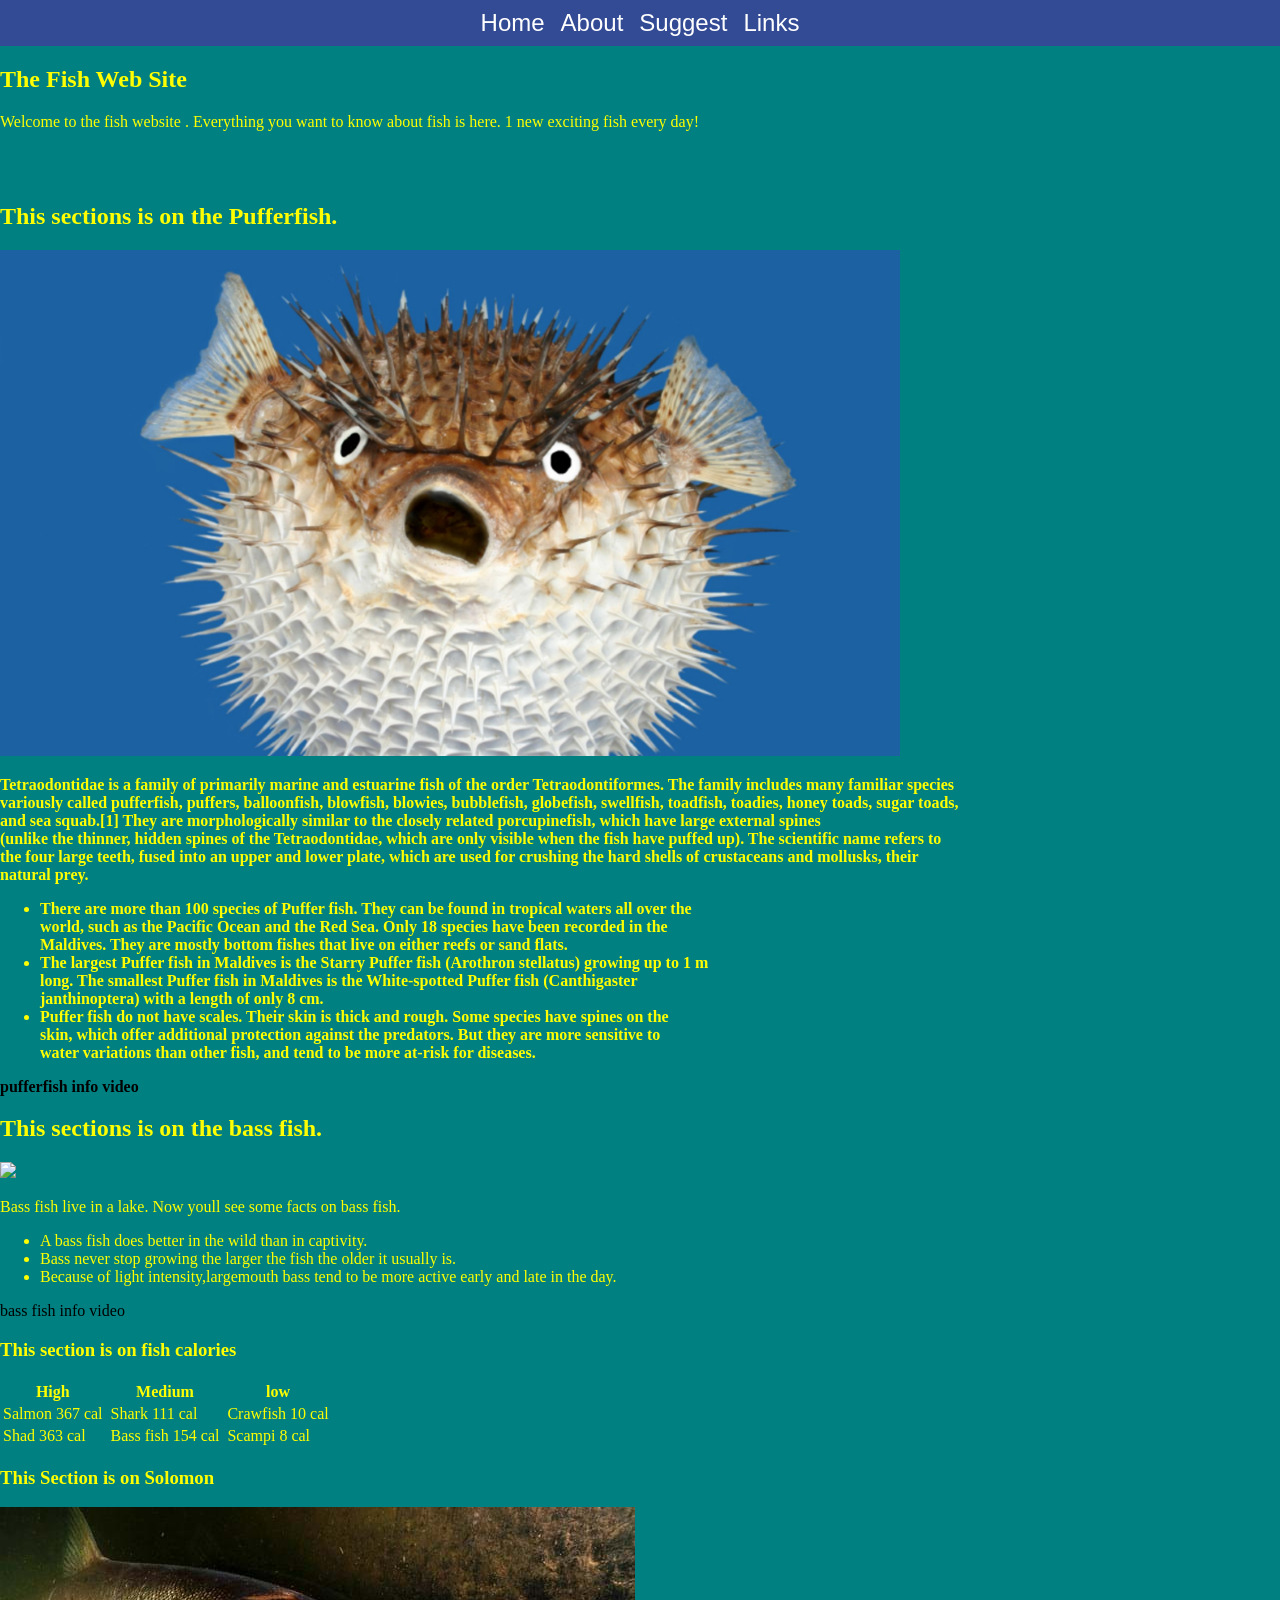
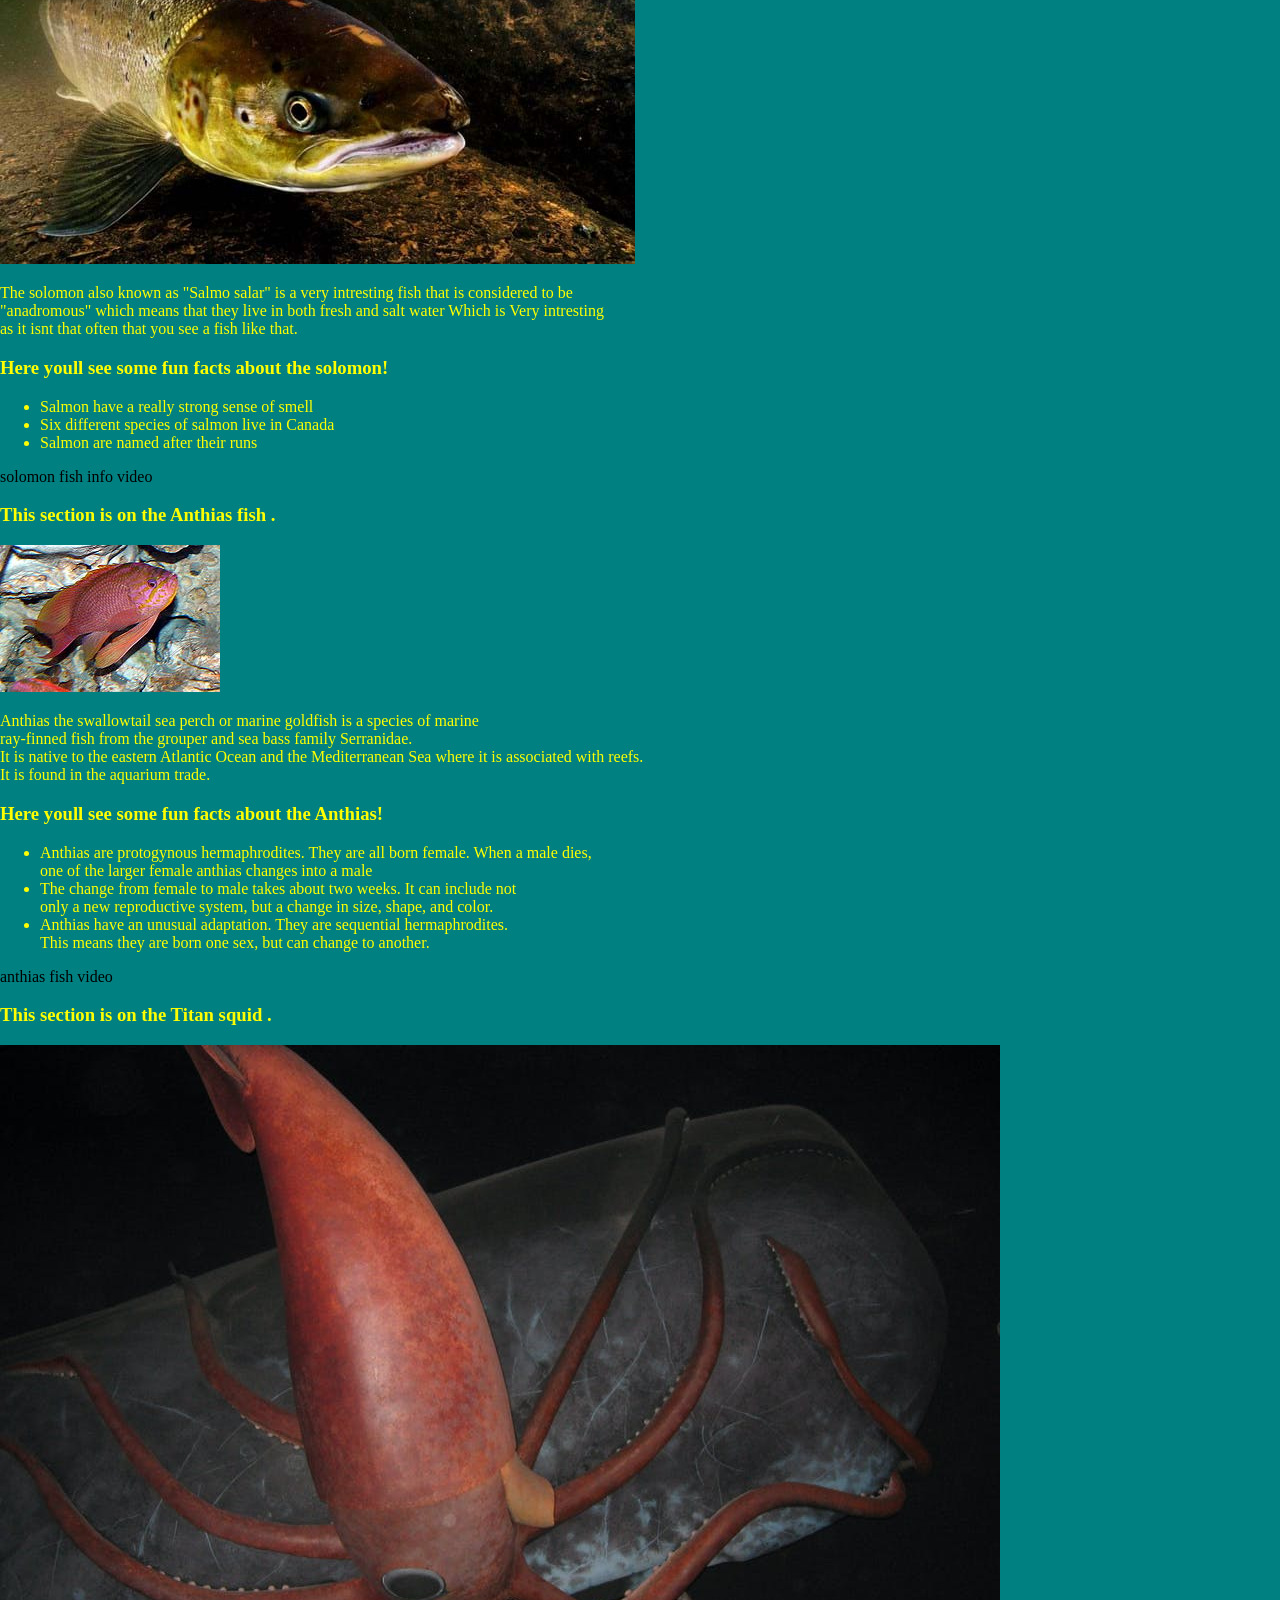
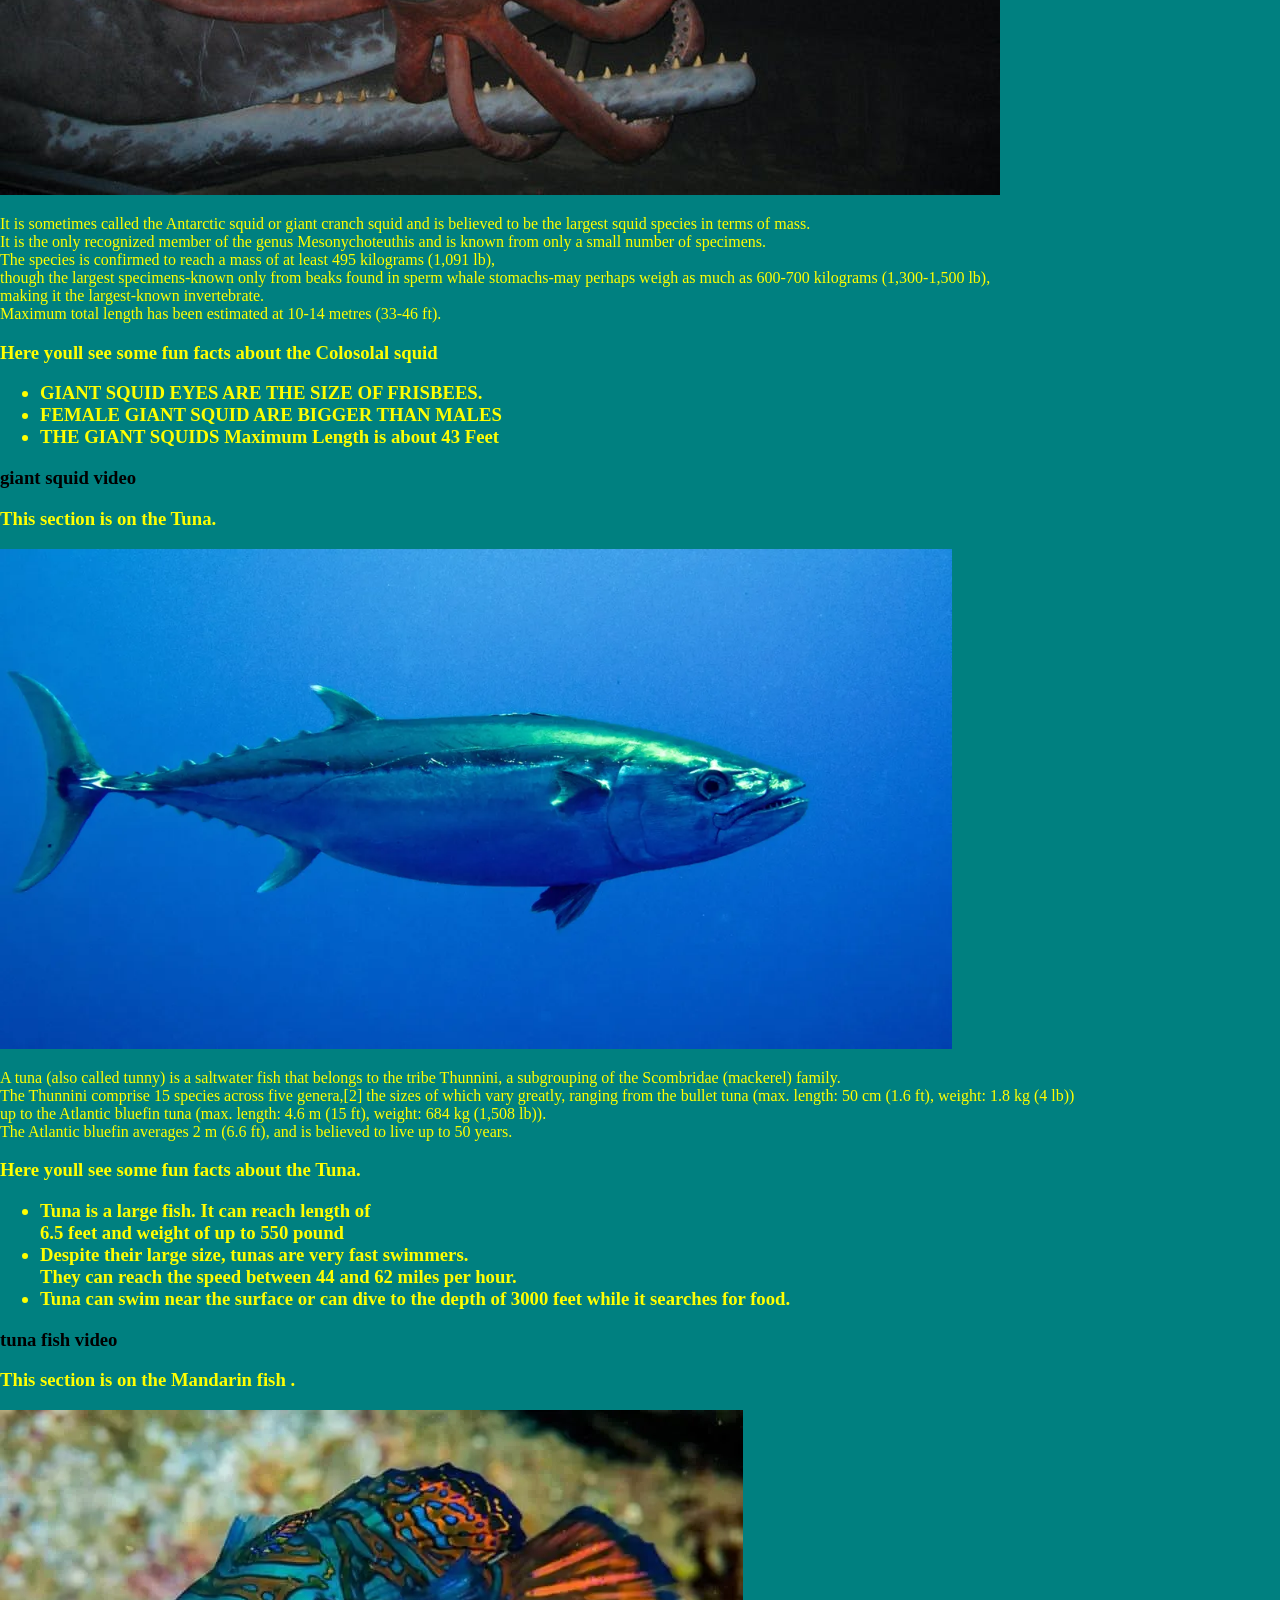
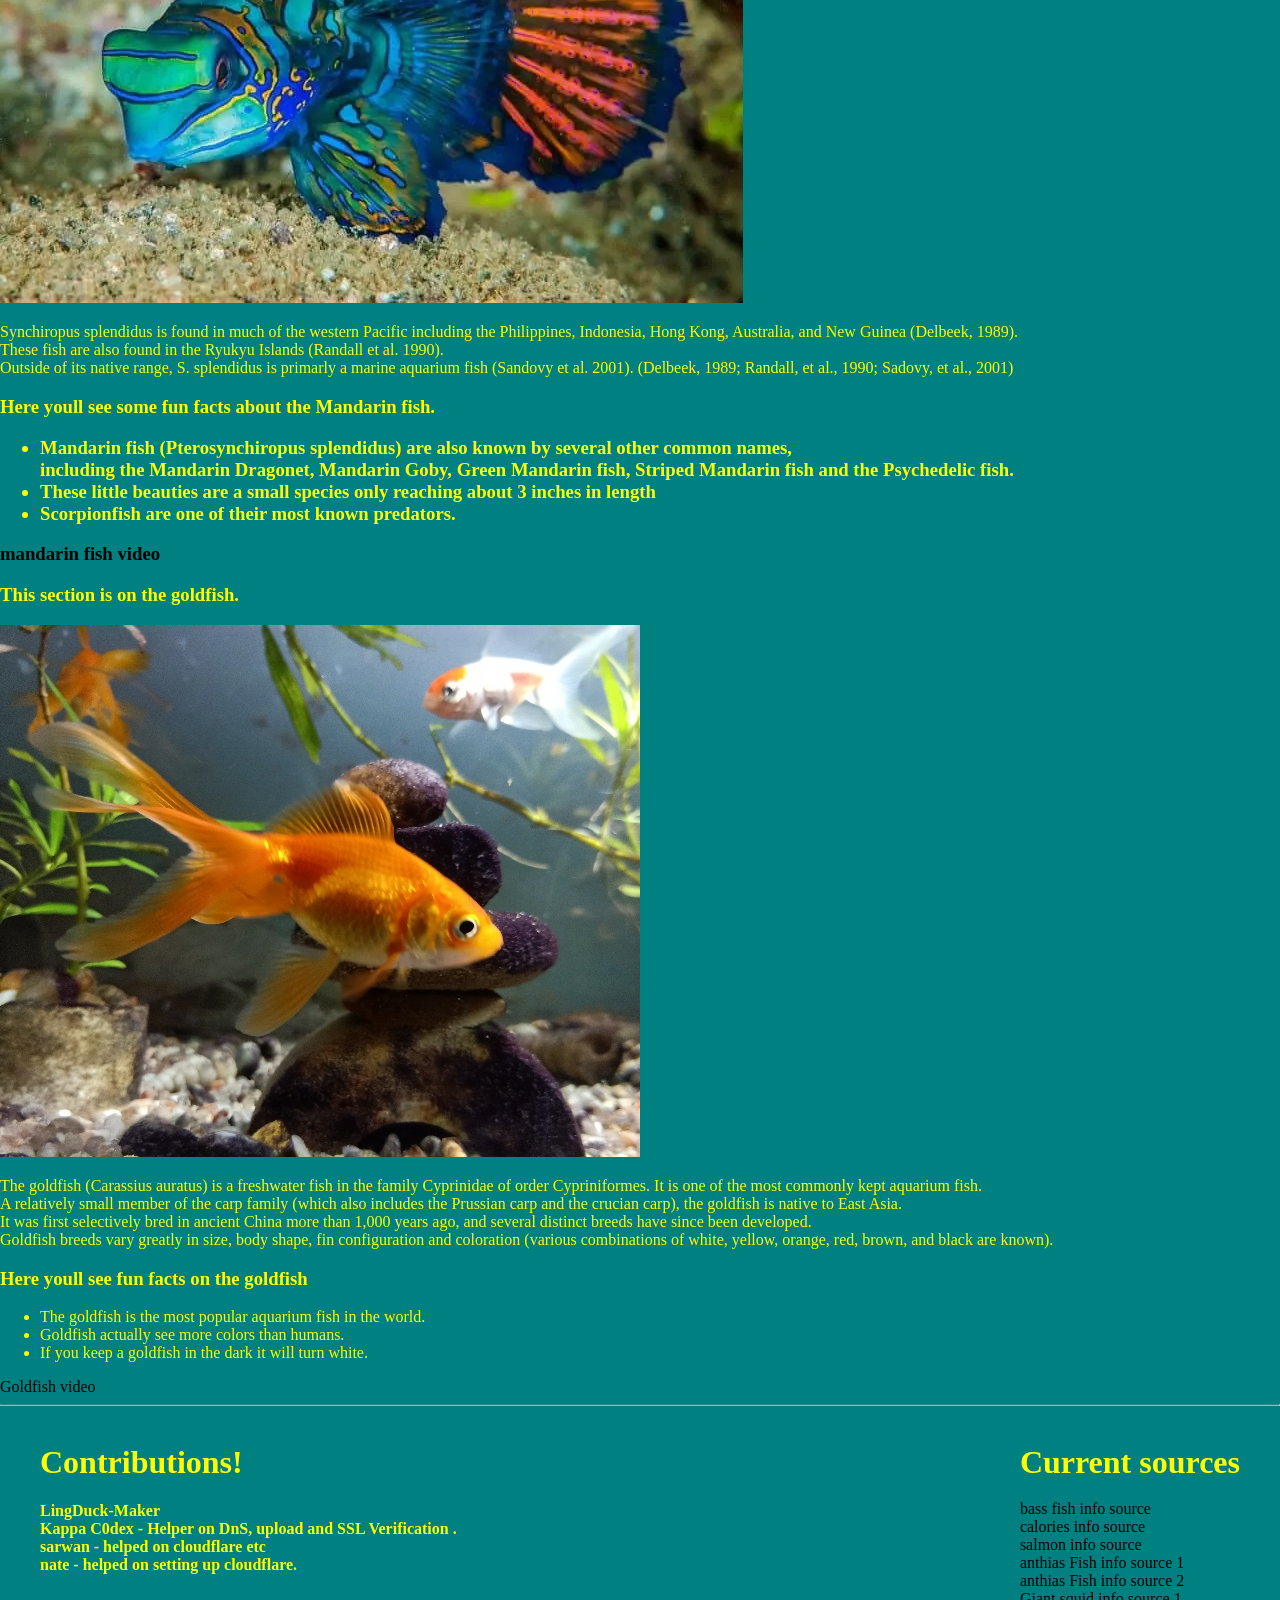
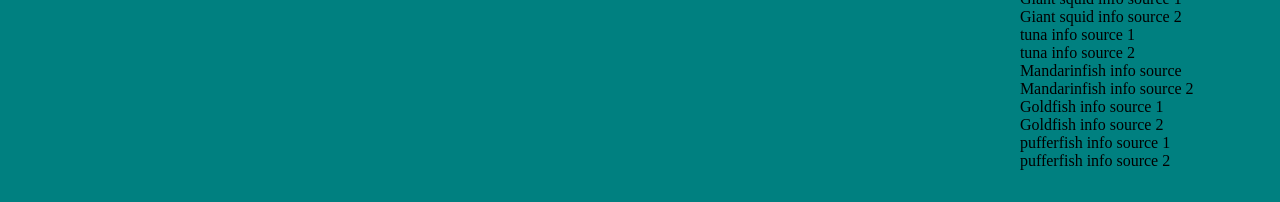
==== index.html @ c0c1f4b7 "Initial commit: fish website" ====
<!doctype html>

<html> 
<head>
  <link rel="shortcut icon" href="./favicon.ico" type="favicon">
  <link rel="icon" href="./favicon.ico" type="image/x-icon">
<title>Fish is The  best! </title>
<link rel="stylesheet" href="mystyle.css">
<script src="include-html.js"></script>



</head>


<body bgcolor=teal>
<font color=yellow>
  
  <nav style="  align-items: center;
  justify-self: center;" include-html="./navbar.html"></nav>
  
  <script>
    includeHTML();
  </script>


  <h2 class="title-h2"> The Fish Web Site </h2>

<p> Welcome to the fish website . Everything you want to know about fish
is here. 1 new exciting fish every day!         </p>
<br>
<br>

<h2> This sections is on the Pufferfish.  </h2>

<p> <img src="./src/pufferfish.jpg"style=" width: 900px;"> </p>

<p><b>Tetraodontidae is a family of primarily marine and estuarine fish of the order Tetraodontiformes. The family includes many familiar species <br> variously called pufferfish, puffers, balloonfish, blowfish, blowies, bubblefish, globefish, swellfish, toadfish, toadies, honey toads, sugar toads, <br> and sea squab.[1] They are morphologically similar to the closely related porcupinefish, which have large external spines <br>(unlike the thinner, hidden spines of the Tetraodontidae, which are only visible when the fish have puffed up). The scientific name refers to <br> the four large teeth, fused into an upper and lower plate, which are used for crushing the hard shells of crustaceans and mollusks, their <br> natural prey. </p>
 
<ul>
 	     <li> There are more than 100 species of Puffer fish. They can be found in tropical waters all over the <br> world, such as the Pacific Ocean and the Red Sea. Only 18 species have been recorded in the<br> Maldives. They are mostly bottom fishes that live on either reefs or sand flats. </li>
                       <li> The largest Puffer fish in Maldives is the Starry Puffer fish (Arothron stellatus) growing up to 1 m <br> long. The smallest Puffer fish in Maldives is the White-spotted Puffer fish (Canthigaster <br> janthinoptera) with a length of only 8 cm.   </li>
	       <li> Puffer fish do not have scales. Their skin is thick and rough. Some species have spines on the <br> skin, which offer additional protection against the predators. But they are more sensitive to <br>water variations than other fish, and tend to be more at-risk for diseases.  </li>   
                   </ul>
                   <a target="_blank"href=https://www.youtube.com/watch?v=OkXhC7yzISI&ab_channel=NationalGeographic>
                    pufferfish info video </a> </b> </a>
<h2> This sections is on the bass fish.  </h2>

<p> <img src="Largemouth-Bass-300x200.jpg"> </p>

<p> Bass fish live in a lake. Now youll see some facts on bass fish. </p>
 
<ul>
 	     <li> A bass fish does better in the wild than in captivity. </li>
                       <li> Bass never stop growing the larger the fish the older it usually is.  </li>
	       <li> Because of light intensity,largemouth bass tend to be more active early and late in the day.  </li>   
                   </ul>
                   <a target="_blank"href=https://www.youtube.com/watch?v=MY9J3RUKZqs&ab_channel=SteveRogersOutdoors>
                    bass fish info video  </a>
 <h3>  This section is on fish calories </h3>

<table>
<tr>
  <th> High <th>
  <th> Medium <th>
  <th> low <th>
</tr> 

<tr>
  <td> Salmon 367 cal <td>
  <td> Shark 111 cal  <td>
  <td> Crawfish 10 cal <td</tr>

<tr>
  <td> Shad 363 cal <td>
  <td> Bass fish 154 cal <td>
  <td> Scampi 8 cal <td>
</tr>

</table>

<h3>This Section is on Solomon </h3>
<p> <img src="./src/female-atlantic-salmon-migrating-up-river-to-spawn-river-caldew-cumbria-england-npl-01370161-linda-pitkin.jpg"> </p>
<p>The solomon also known as "Salmo salar"  is a very intresting fish that is considered to be  <br> 
  "anadromous" which means that they live in both fresh and salt water Which is Very intresting  <br>
  as it isnt that often that you see a fish like that.</p>

<h3> Here youll see some fun facts about the solomon! </h3>

<ul>
  <li> Salmon have a really strong sense of smell</li>
                 <li> Six different species of salmon live in Canada  </li>
   <li> Salmon are named after their runs  </li>   
             </ul>
             <a target="_blank"href=https://www.youtube.com/watch?v=BUG2b_3avu4&ab_channel=DeepMarineScenes>
              solomon fish info video  </a>
<h3>This section is on the Anthias fish .</h3>
  
<p> <img src="./src/220px-Anthias_anthias.jpg"> </p>

<p>Anthias the swallowtail sea perch or marine goldfish is a species of marine<br> ray-finned fish from the grouper and sea bass family Serranidae. <br> It is native to the eastern Atlantic Ocean and the Mediterranean Sea where it is associated with reefs. <br> It is found in the aquarium trade. </p>
 <h3> Here youll see some fun facts about the Anthias! </h3>
 <ul>
  <li>Anthias are protogynous hermaphrodites. They are all born female. When a male dies, <br> one of the larger female anthias changes into a male</li>
     <li>  The change from female to male takes about two weeks. It can include not <br> only a new reproductive system, but a change in size, shape, and color. </li>
       <li> Anthias have an unusual adaptation. They are sequential hermaphrodites. <br> This means they are born one sex, but can change to another.  </li>   
          </ul>
          <a target="_blank"href=https://www.youtube.com/watch?v=oWuTfpKIg_U&ab_channel=TidalGardens>
            anthias fish video </a>
  <h3>This section is on the Titan squid .</h3>
  
<p> <img src="./src/image-20151210-7447-1jxt9s0.jpg"> </p>

<p> It is sometimes called the Antarctic squid or giant cranch squid and is believed to be the largest squid species in terms of mass. <br> It is the only recognized member of the genus Mesonychoteuthis and is known from only a small number of specimens. <br> The species is confirmed to reach a mass of at least 495 kilograms (1,091 lb),<br> though the largest specimens-known only from beaks found in sperm whale stomachs-may perhaps weigh as much as 600-700 kilograms (1,300-1,500 lb),<br> making it the largest-known invertebrate. <br> Maximum total length has been estimated at 10-14 metres (33-46 ft). </p>
 <h3> Here youll see some fun facts about the Colosolal squid <h3>
 <ul>
  <li> GIANT SQUID EYES ARE THE SIZE OF FRISBEES.</li>
     <li> FEMALE GIANT SQUID ARE BIGGER THAN MALES </li>
       <li> THE GIANT SQUIDS Maximum  Length is about 43 Feet </li>
          </ul>
          <a target="_blank"href=https://www.youtube.com/watch?v=DXUzj7SDzKw&ab_channel=CBSMiami>
            giant squid  video </a>
          <h3>This section is on the Tuna.</h3>
  
          <p> <img style="height: 500px;" src="fish_tuna.webp"> </p>
          
          <p>A tuna (also called tunny) is a saltwater fish that belongs to the tribe Thunnini, a subgrouping of the Scombridae (mackerel) family. <br> The Thunnini comprise 15 species across five genera,[2] the sizes of which vary greatly, ranging from the bullet tuna (max. length: 50 cm (1.6 ft), weight: 1.8 kg (4 lb)) <br> up to the Atlantic bluefin tuna (max. length: 4.6 m (15 ft), weight: 684 kg (1,508 lb)). <br> The Atlantic bluefin averages 2 m (6.6 ft), and is believed to live up to 50 years. </p>
           <h3> Here youll see some fun facts about the Tuna. <h3>
           <ul>
            <li>Tuna is a large fish. It can reach length of <br>6.5 feet and weight of up to 550 pound</li>
               <li> Despite their large size, tunas are very fast swimmers. <br> They can reach the speed between 44 and 62 miles per hour. </li>
                 <li> Tuna can swim near the surface or can dive to the depth of 3000 feet while it searches for food. </li>
                    </ul>
                    <a target="_blank"href=https://www.youtube.com/watch?v=7au8lgWYguQ&ab_channel=NationalGeographic>
                      tuna fish video </a>
                    <h3>This section is on the Mandarin fish .</h3>
  
                    <p> <img src="./src/Mandarinfish.webp"> </p>
                    
                    <p> Synchiropus splendidus is found in much of the western Pacific including the Philippines, Indonesia, Hong Kong, Australia, and New Guinea (Delbeek, 1989).<br>These fish are also found in the Ryukyu Islands (Randall et al. 1990). <br>Outside of its native range, S. splendidus is primarly a marine aquarium fish (Sandovy et al. 2001). (Delbeek, 1989; Randall, et al., 1990; Sadovy, et al., 2001) </p>
                     <h3> Here youll see some fun facts about the Mandarin fish. <h3>
                     <ul>
                      <li> Mandarin fish (Pterosynchiropus splendidus) are also known by several other common names, <br>including the Mandarin Dragonet, Mandarin Goby, Green Mandarin fish, Striped Mandarin fish and the Psychedelic fish.</li>
                         <li> These little beauties are a small species only reaching about 3 inches in length  </li>
                           <li>Scorpionfish are one of their most known predators.  </li>
                              </ul>
                              <a target="_blank"href=https://www.youtube.com/watch?v=KivINH0ka_A&ab_channel=DeepMarineScenes>
                               mandarin fish video </a>

                  <h3>This section is on the goldfish.</h3>

                  <p> <img src="./src/Katri.jpg"> </p>

                  <p>The goldfish (Carassius auratus) is a freshwater fish in the family Cyprinidae of order Cypriniformes. It is one of the most commonly kept aquarium fish.<br>
 A relatively small member of the carp family (which also includes the Prussian carp and the crucian carp), the goldfish is native to East Asia.<br> It was first selectively bred in ancient China more than 1,000 years ago, and several distinct breeds have since been developed.<br> Goldfish breeds vary greatly in size, body shape, fin configuration and coloration (various combinations of white, yellow, orange, red, brown, and black are known).</p>
         <h3>Here youll see fun facts on the goldfish</h3>
         <ul>
           <li>The goldfish is the most popular aquarium fish in the world.</li>
           <li>Goldfish actually see more colors than humans. </li>
           <li>If you keep a goldfish in the dark it will turn white.</li>
</ul>
<a target="_blank"href="https://www.youtube.com/watch?v=lXwXWwxh86s&ab_channel=AquariumKids">Goldfish video </a>

  <hr style="border-block-color: turquoise;">
  <div>
    <ul style="list-style-type: none; display: flex; justify-content: space-between;">
      <li>
        <h1>Contributions!</h1>
        <p> <b>LingDuck-Maker
        <br> Kappa C0dex - Helper on DnS, upload and SSL Verification .
        <br> sarwan - helped on cloudflare etc
        <br> nate - helped on setting up cloudflare. </b>
        </p>
      </li>
       
      <li style="margin-right: 40px;">
        <h1 style="margin-bottom: 1px;"> Current sources </h1><br>
        <a target="_blank"href=https://forum.americanexpedition.us/largemouth-bass-information-facts-photos-and-artwork> bass fish info source </a><br>
        <a target="_blank"href=https://www.calories.info/food/fish-seafood> calories info source </a><br>
        <a target="_blank"href="https://wwf.ca/2015/03/19/did-you-know-10-amazing-things-about-salmon/"> salmon info source </a><br>
        <a target="_blank"href=https://www.nationalgeographic.org/media/anthias-wbt> anthias Fish info source 1 </a><br>
        <a target="_blank"href=https://en.wikipedia.org/wiki/Anthias_anthias> anthias Fish info source 2 </a><br>
        <a target="_blank"href=https://www.mentalfloss.com/article/63719/20-freaky-facts-about-giant-squid> Giant squid info source 1 </a><br>
        <a target="_blank"href=https://en.wikipedia.org/wiki/Colossal_squid> Giant squid info source 2</a> <br>
        <a target="_blank"href=https://en.wikipedia.org/wiki/Tuna>tuna info source 1  </a> <br>
        <a target="_blank"href=https://www.softschools.com/facts/animals/tuna_facts/303> tuna info source 2</a><br>
        <a target="_blank"href=https://animaldiversity.org/accounts/Synchiropus_splendidus> Mandarinfish info source </a><br>
        <a target="_blank"href=https://www.twofishdivers.com/2019/05/mandarin-fish-facts-indonesia> Mandarinfish info source 2 </a><br>
        <a target="_blank"href=https://puregoldfish.com/facts> Goldfish info source 1 </a><br>
        <a target="_blank"href=https://en.wikipedia.org/wiki/Goldfish> Goldfish info source 2 </a><br>
        <a target="_blank"href=https://en.wikipedia.org/wiki/Tetraodontidae> pufferfish info source 1 </a><br>
        <a target="_blank"href=https://en.wikipedia.org/wiki/Tetraodontidae> pufferfish info source 2 </a>
        </p>
      </li> 
    </ul>
  </div>
            
</font>


</body>

</html>
---- mystyle.css ----
a {
  text-decoration: none;
  color: black;
}

body{
 margin: 0;
  }

nav{
  width: 100%;
  float: none;
}

.menu{
  float: none;
  margin: 0;
  padding: 8px;
  height: 30px;
  background-color: #334a94;
  display: flex;
  align-items: center;
  justify-content: center;
}

.nav{
  align-items: center;
  justify-self: center;
}

hr{
  border-block-color: turquoise;
}

.menu li{
 display: inline; 

}

.button{
font-family: Arial;
font-size: 1.5em;
font-style: none;
color: #ffffff;
padding: 8px;
text-decoration: none;
}

.button:link{
  background-color: #334a94;
  color: #ffffff;
}

.button:hover{
  background-color: #786ed4;
}

.title-header {
	margin-top : 0px;
}
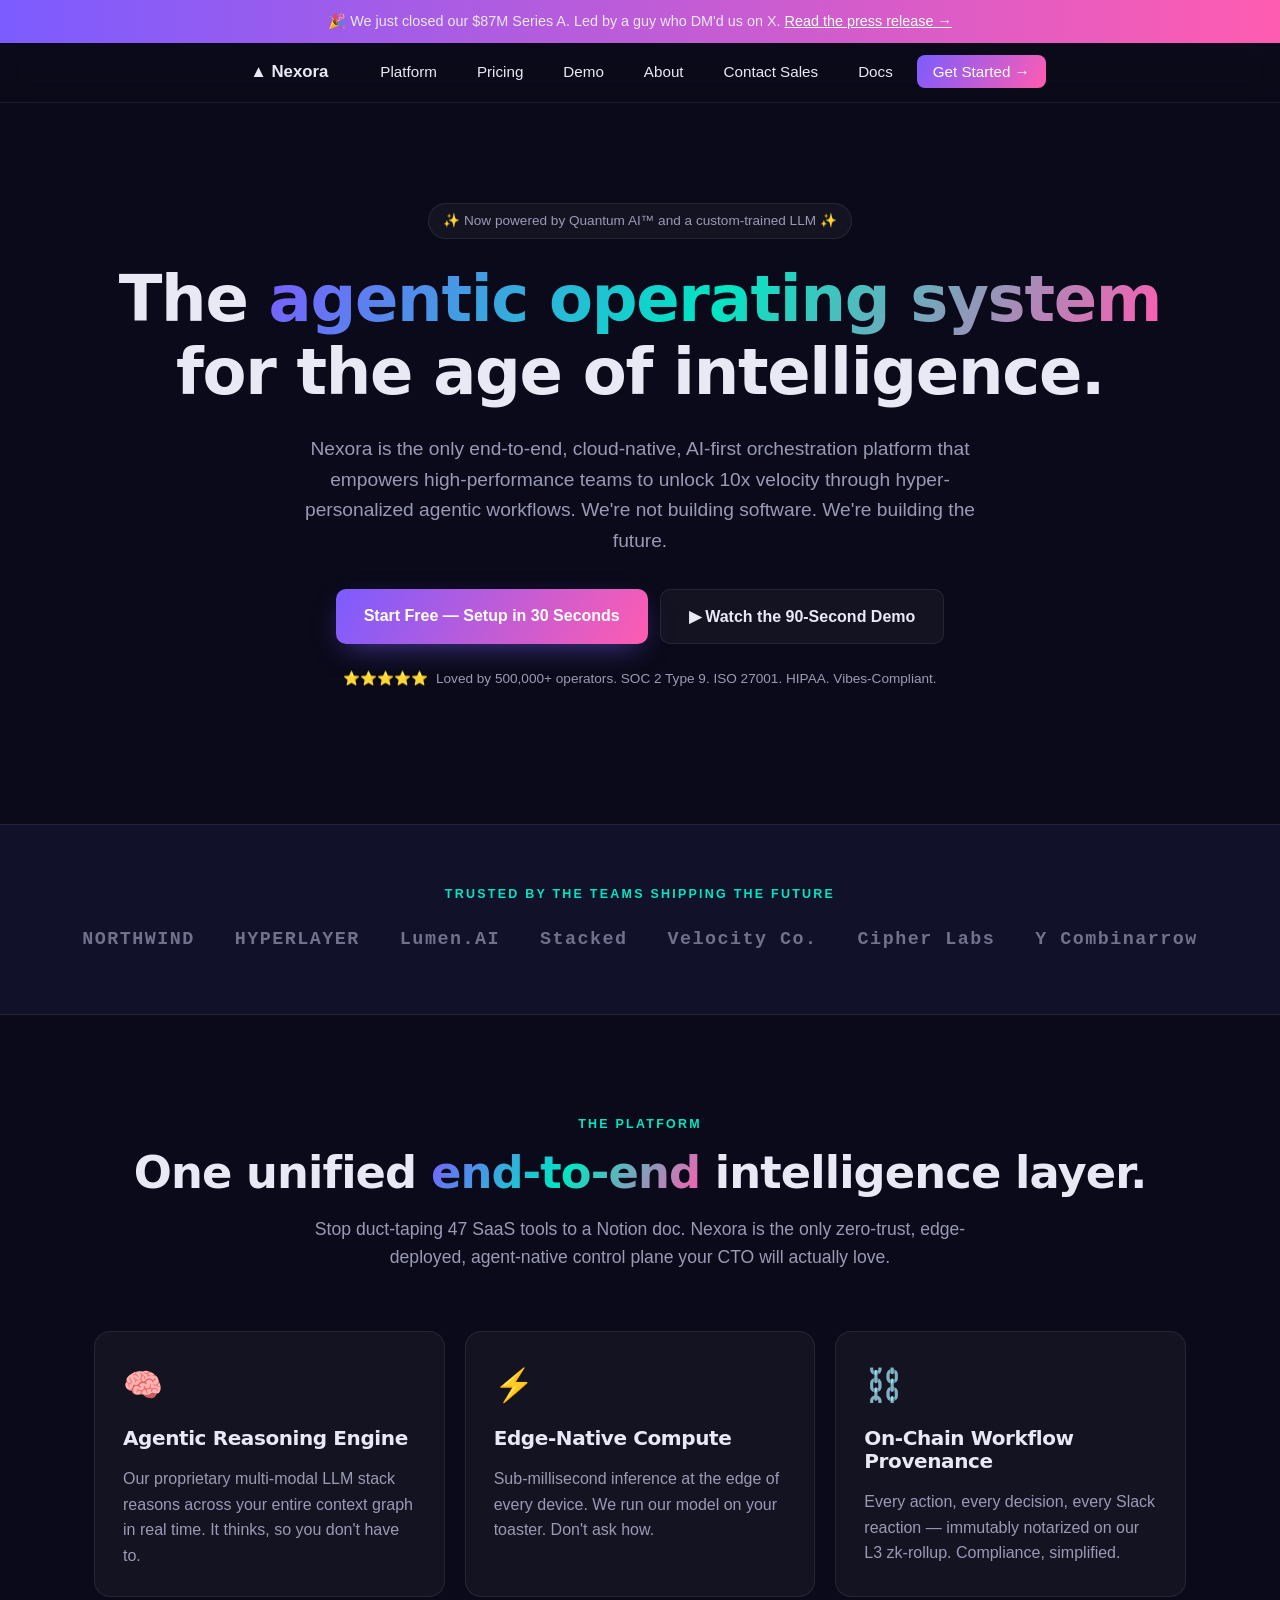
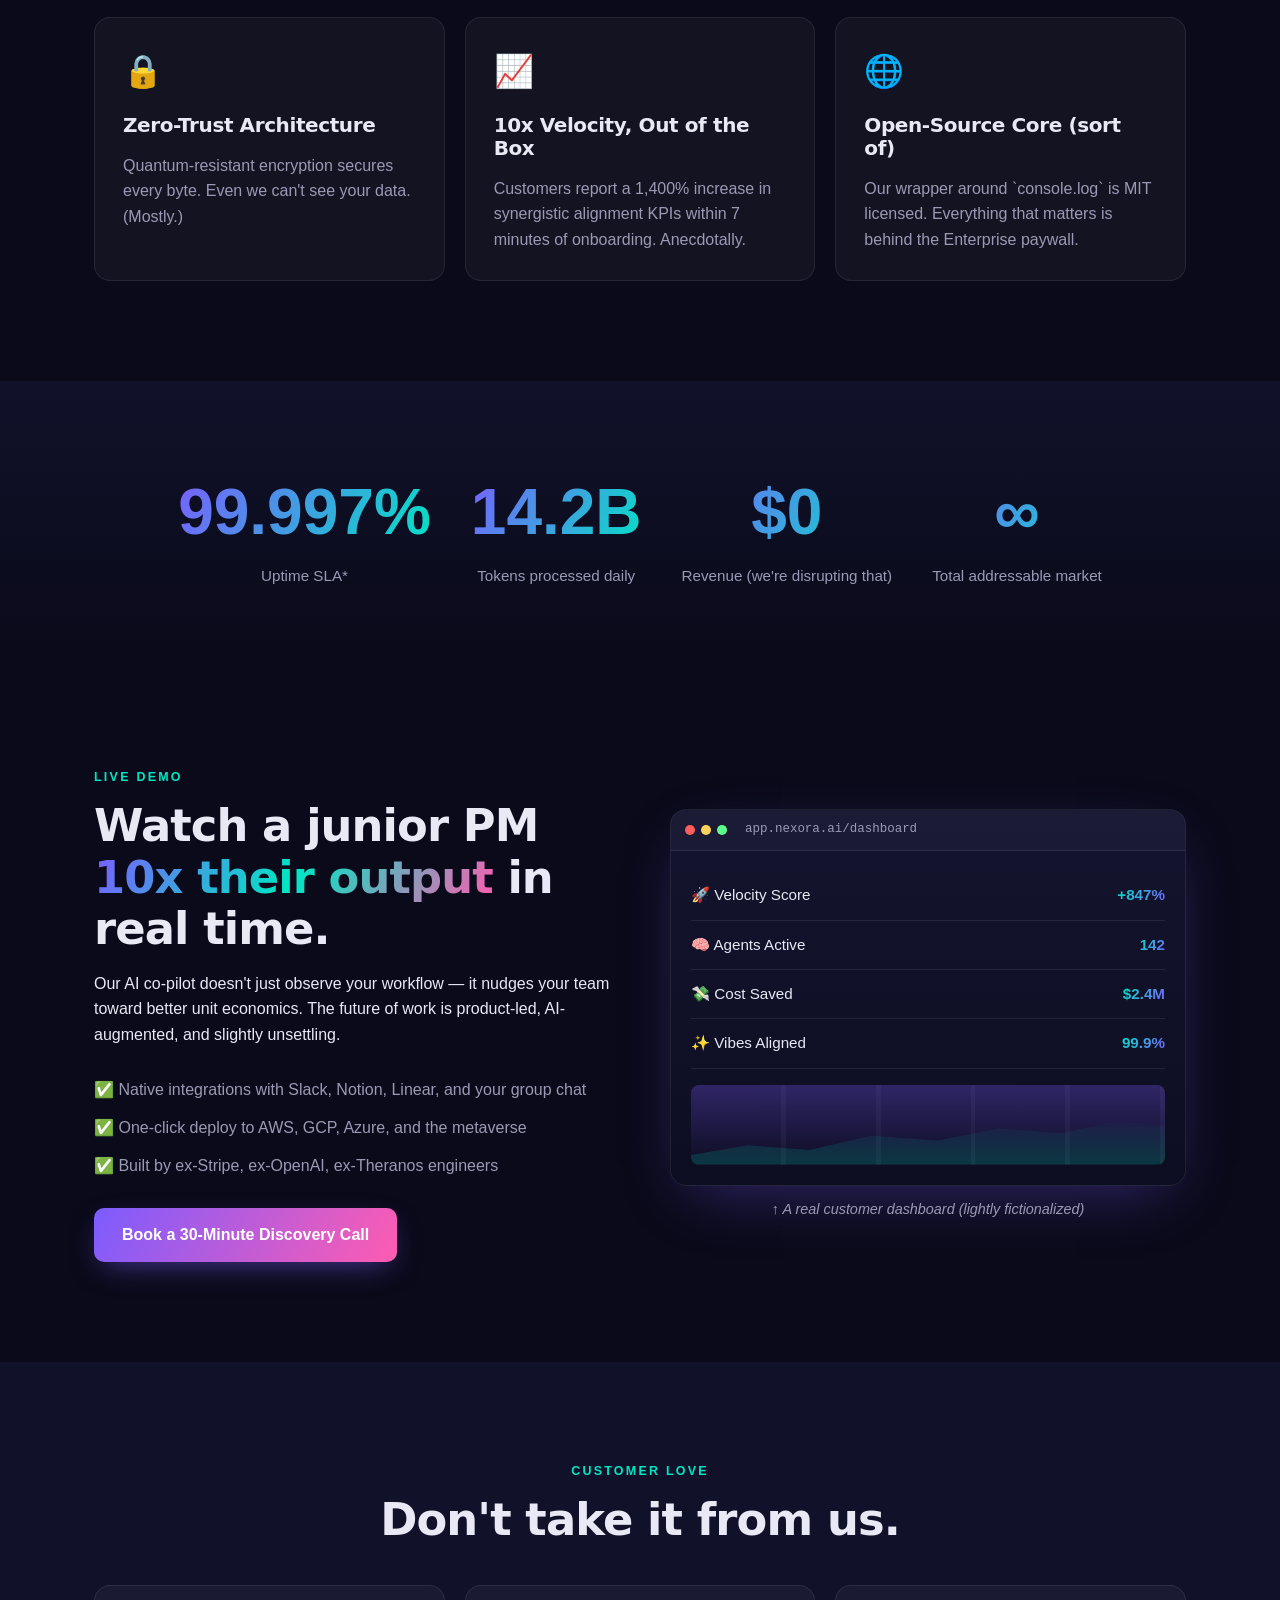
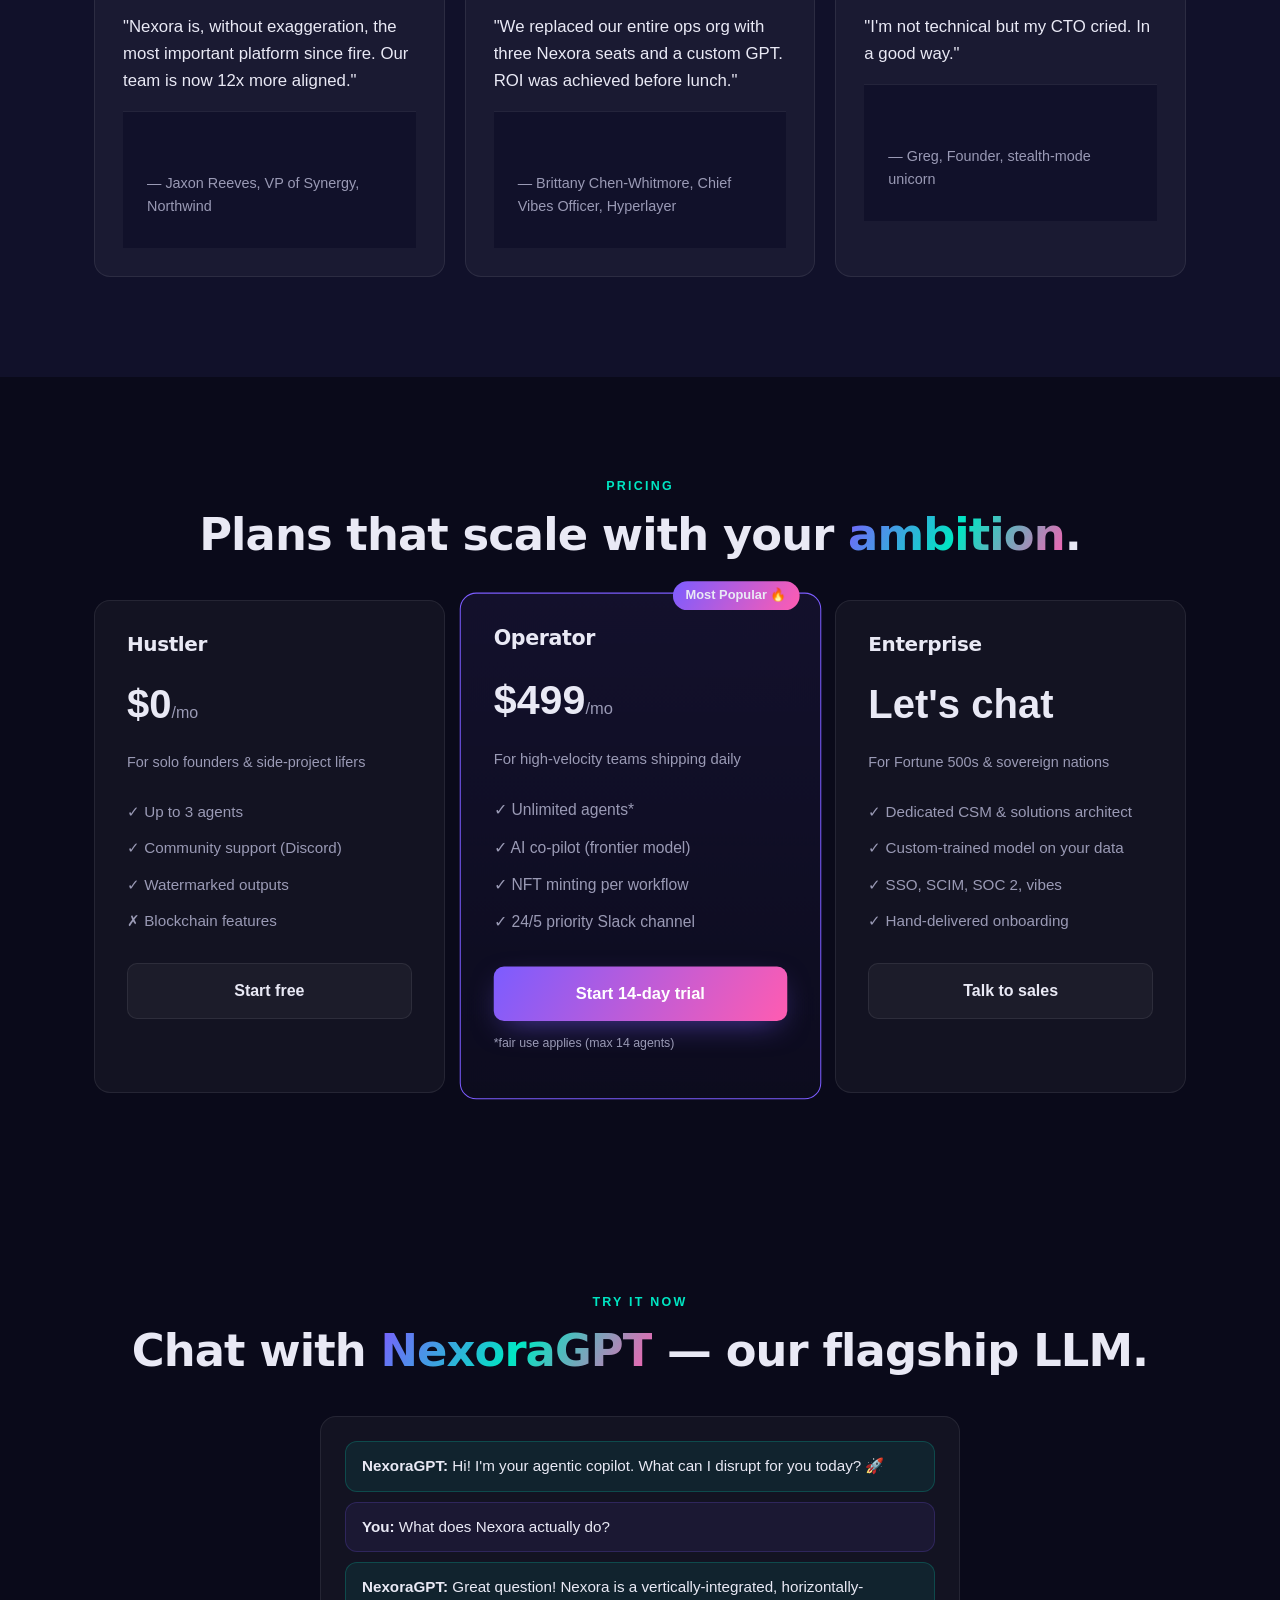
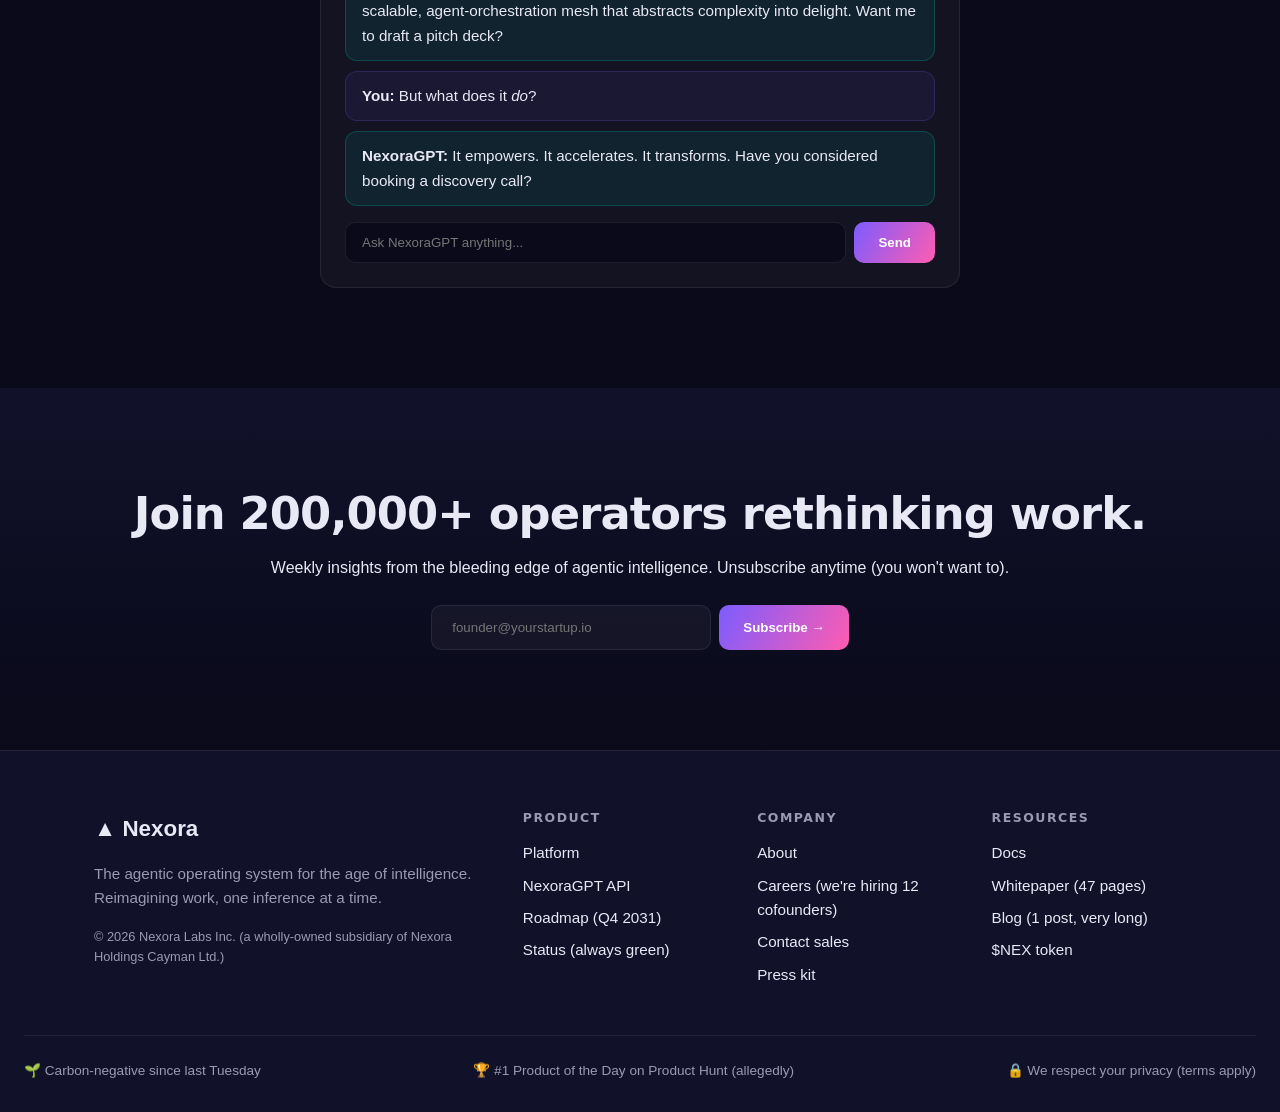
==== commit 80f6d8d9: "Pivot to Nexora — agentic OS for ambitious humans" ====
--- a/index.html
+++ b/index.html
@@ -1,203 +1,279 @@
 <!doctype html>
-
-<html> 
+<html lang="en">
 <head>
+  <meta charset="utf-8">
+  <meta name="viewport" content="width=device-width, initial-scale=1">
   <link rel="shortcut icon" href="./favicon.ico" type="favicon">
   <link rel="icon" href="./favicon.ico" type="image/x-icon">
-<title>Fish is The  best! </title>
-<link rel="stylesheet" href="mystyle.css">
-<script src="include-html.js"></script>
-
-
-
+  <title>Nexora — The Agentic OS for Ambitious Humans</title>
+  <link rel="stylesheet" href="mystyle.css">
+  <script src="include-html.js"></script>
 </head>
 
-
-<body bgcolor=teal>
-<font color=yellow>
-  
-  <nav style="  align-items: center;
-  justify-self: center;" include-html="./navbar.html"></nav>
-  
-  <script>
-    includeHTML();
-  </script>
-
-
-  <h2 class="title-h2"> The Fish Web Site </h2>
-
-<p> Welcome to the fish website . Everything you want to know about fish
-is here. 1 new exciting fish every day!         </p>
-<br>
-<br>
-
-<h2> This sections is on the Pufferfish.  </h2>
-
-<p> <img src="./src/pufferfish.jpg"style=" width: 900px;"> </p>
-
-<p><b>Tetraodontidae is a family of primarily marine and estuarine fish of the order Tetraodontiformes. The family includes many familiar species <br> variously called pufferfish, puffers, balloonfish, blowfish, blowies, bubblefish, globefish, swellfish, toadfish, toadies, honey toads, sugar toads, <br> and sea squab.[1] They are morphologically similar to the closely related porcupinefish, which have large external spines <br>(unlike the thinner, hidden spines of the Tetraodontidae, which are only visible when the fish have puffed up). The scientific name refers to <br> the four large teeth, fused into an upper and lower plate, which are used for crushing the hard shells of crustaceans and mollusks, their <br> natural prey. </p>
- 
-<ul>
- 	     <li> There are more than 100 species of Puffer fish. They can be found in tropical waters all over the <br> world, such as the Pacific Ocean and the Red Sea. Only 18 species have been recorded in the<br> Maldives. They are mostly bottom fishes that live on either reefs or sand flats. </li>
-                       <li> The largest Puffer fish in Maldives is the Starry Puffer fish (Arothron stellatus) growing up to 1 m <br> long. The smallest Puffer fish in Maldives is the White-spotted Puffer fish (Canthigaster <br> janthinoptera) with a length of only 8 cm.   </li>
-	       <li> Puffer fish do not have scales. Their skin is thick and rough. Some species have spines on the <br> skin, which offer additional protection against the predators. But they are more sensitive to <br>water variations than other fish, and tend to be more at-risk for diseases.  </li>   
-                   </ul>
-                   <a target="_blank"href=https://www.youtube.com/watch?v=OkXhC7yzISI&ab_channel=NationalGeographic>
-                    pufferfish info video </a> </b> </a>
-<h2> This sections is on the bass fish.  </h2>
-
-<p> <img src="Largemouth-Bass-300x200.jpg"> </p>
-
-<p> Bass fish live in a lake. Now youll see some facts on bass fish. </p>
- 
-<ul>
- 	     <li> A bass fish does better in the wild than in captivity. </li>
-                       <li> Bass never stop growing the larger the fish the older it usually is.  </li>
-	       <li> Because of light intensity,largemouth bass tend to be more active early and late in the day.  </li>   
-                   </ul>
-                   <a target="_blank"href=https://www.youtube.com/watch?v=MY9J3RUKZqs&ab_channel=SteveRogersOutdoors>
-                    bass fish info video  </a>
- <h3>  This section is on fish calories </h3>
-
-<table>
-<tr>
-  <th> High <th>
-  <th> Medium <th>
-  <th> low <th>
-</tr> 
-
-<tr>
-  <td> Salmon 367 cal <td>
-  <td> Shark 111 cal  <td>
-  <td> Crawfish 10 cal <td</tr>
-
-<tr>
-  <td> Shad 363 cal <td>
-  <td> Bass fish 154 cal <td>
-  <td> Scampi 8 cal <td>
-</tr>
-
-</table>
-
-<h3>This Section is on Solomon </h3>
-<p> <img src="./src/female-atlantic-salmon-migrating-up-river-to-spawn-river-caldew-cumbria-england-npl-01370161-linda-pitkin.jpg"> </p>
-<p>The solomon also known as "Salmo salar"  is a very intresting fish that is considered to be  <br> 
-  "anadromous" which means that they live in both fresh and salt water Which is Very intresting  <br>
-  as it isnt that often that you see a fish like that.</p>
-
-<h3> Here youll see some fun facts about the solomon! </h3>
-
-<ul>
-  <li> Salmon have a really strong sense of smell</li>
-                 <li> Six different species of salmon live in Canada  </li>
-   <li> Salmon are named after their runs  </li>   
-             </ul>
-             <a target="_blank"href=https://www.youtube.com/watch?v=BUG2b_3avu4&ab_channel=DeepMarineScenes>
-              solomon fish info video  </a>
-<h3>This section is on the Anthias fish .</h3>
-  
-<p> <img src="./src/220px-Anthias_anthias.jpg"> </p>
-
-<p>Anthias the swallowtail sea perch or marine goldfish is a species of marine<br> ray-finned fish from the grouper and sea bass family Serranidae. <br> It is native to the eastern Atlantic Ocean and the Mediterranean Sea where it is associated with reefs. <br> It is found in the aquarium trade. </p>
- <h3> Here youll see some fun facts about the Anthias! </h3>
- <ul>
-  <li>Anthias are protogynous hermaphrodites. They are all born female. When a male dies, <br> one of the larger female anthias changes into a male</li>
-     <li>  The change from female to male takes about two weeks. It can include not <br> only a new reproductive system, but a change in size, shape, and color. </li>
-       <li> Anthias have an unusual adaptation. They are sequential hermaphrodites. <br> This means they are born one sex, but can change to another.  </li>   
+<body>
+  <div class="announcement-bar">
+    <span>🎉 We just closed our $87M Series A. Led by a guy who DM'd us on X. <a href="#">Read the press release →</a></span>
+  </div>
+
+  <nav include-html="./navbar.html"></nav>
+  <script>includeHTML();</script>
+
+  <!-- HERO -->
+  <section class="hero">
+    <div class="hero-bg"></div>
+    <div class="container">
+      <div class="badge">✨ Now powered by Quantum AI™ and a custom-trained LLM ✨</div>
+      <h1>The <span class="grad">agentic operating system</span><br>for the age of intelligence.</h1>
+      <p class="lede">
+        Nexora is the only end-to-end, cloud-native, AI-first orchestration platform
+        that empowers high-performance teams to unlock 10x velocity through hyper-personalized
+        agentic workflows. We're not building software. We're building the future.
+      </p>
+      <div class="cta-row">
+        <a href="#pricing" class="cta-primary">Start Free — Setup in 30 Seconds</a>
+        <a href="#demo" class="cta-secondary">▶ Watch the 90-Second Demo</a>
+      </div>
+      <p class="micro">⭐⭐⭐⭐⭐ &nbsp;Loved by 500,000+ operators. SOC 2 Type 9. ISO 27001. HIPAA. Vibes-Compliant.</p>
+    </div>
+  </section>
+
+  <!-- LOGO WALL -->
+  <section class="logo-wall">
+    <p class="eyebrow">Trusted by the teams shipping the future</p>
+    <div class="logos">
+      <span>NORTHWIND</span>
+      <span>HYPERLAYER</span>
+      <span>Lumen.AI</span>
+      <span>Stacked</span>
+      <span>Velocity Co.</span>
+      <span>Cipher Labs</span>
+      <span>Y Combinarrow</span>
+    </div>
+  </section>
+
+  <!-- VALUE PROPS -->
+  <section class="features" id="features">
+    <div class="container">
+      <p class="eyebrow">The Platform</p>
+      <h2>One unified <span class="grad">end-to-end</span> intelligence layer.</h2>
+      <p class="section-lede">
+        Stop duct-taping 47 SaaS tools to a Notion doc. Nexora is the only zero-trust,
+        edge-deployed, agent-native control plane your CTO will actually love.
+      </p>
+
+      <div class="feature-grid">
+        <div class="feature-card">
+          <div class="feature-icon">🧠</div>
+          <h3>Agentic Reasoning Engine</h3>
+          <p>Our proprietary multi-modal LLM stack reasons across your entire context graph in real time. It thinks, so you don't have to.</p>
+        </div>
+        <div class="feature-card">
+          <div class="feature-icon">⚡</div>
+          <h3>Edge-Native Compute</h3>
+          <p>Sub-millisecond inference at the edge of every device. We run our model on your toaster. Don't ask how.</p>
+        </div>
+        <div class="feature-card">
+          <div class="feature-icon">⛓️</div>
+          <h3>On-Chain Workflow Provenance</h3>
+          <p>Every action, every decision, every Slack reaction — immutably notarized on our L3 zk-rollup. Compliance, simplified.</p>
+        </div>
+        <div class="feature-card">
+          <div class="feature-icon">🔒</div>
+          <h3>Zero-Trust Architecture</h3>
+          <p>Quantum-resistant encryption secures every byte. Even we can't see your data. (Mostly.)</p>
+        </div>
+        <div class="feature-card">
+          <div class="feature-icon">📈</div>
+          <h3>10x Velocity, Out of the Box</h3>
+          <p>Customers report a 1,400% increase in synergistic alignment KPIs within 7 minutes of onboarding. Anecdotally.</p>
+        </div>
+        <div class="feature-card">
+          <div class="feature-icon">🌐</div>
+          <h3>Open-Source Core (sort of)</h3>
+          <p>Our wrapper around `console.log` is MIT licensed. Everything that matters is behind the Enterprise paywall.</p>
+        </div>
+      </div>
+    </div>
+  </section>
+
+  <!-- STATS -->
+  <section class="stats">
+    <div class="container">
+      <div class="stat"><div class="num">99.997%</div><div class="lbl">Uptime SLA*</div></div>
+      <div class="stat"><div class="num">14.2B</div><div class="lbl">Tokens processed daily</div></div>
+      <div class="stat"><div class="num">$0</div><div class="lbl">Revenue (we're disrupting that)</div></div>
+      <div class="stat"><div class="num">∞</div><div class="lbl">Total addressable market</div></div>
+    </div>
+  </section>
+
+  <!-- DEMO / SHOWCASE -->
+  <section class="showcase" id="demo">
+    <div class="container two-col">
+      <div>
+        <p class="eyebrow">Live Demo</p>
+        <h2>Watch a junior PM <span class="grad">10x their output</span> in real time.</h2>
+        <p>Our AI co-pilot doesn't just observe your workflow — it nudges your team toward better unit economics. The future of work is product-led, AI-augmented, and slightly unsettling.</p>
+        <ul class="checklist">
+          <li>✅ Native integrations with Slack, Notion, Linear, and your group chat</li>
+          <li>✅ One-click deploy to AWS, GCP, Azure, and the metaverse</li>
+          <li>✅ Built by ex-Stripe, ex-OpenAI, ex-Theranos engineers</li>
+        </ul>
+        <a href="#pricing" class="cta-primary">Book a 30-Minute Discovery Call</a>
+      </div>
+      <div class="showcase-img">
+        <div class="mock-dashboard">
+          <div class="mock-bar"><span class="dot red"></span><span class="dot yellow"></span><span class="dot green"></span><span class="mock-url">app.nexora.ai/dashboard</span></div>
+          <div class="mock-body">
+            <div class="mock-row"><span>🚀 Velocity Score</span><span class="mock-num">+847%</span></div>
+            <div class="mock-row"><span>🧠 Agents Active</span><span class="mock-num">142</span></div>
+            <div class="mock-row"><span>💸 Cost Saved</span><span class="mock-num">$2.4M</span></div>
+            <div class="mock-row"><span>✨ Vibes Aligned</span><span class="mock-num">99.9%</span></div>
+            <div class="mock-chart"></div>
+          </div>
+        </div>
+        <div class="showcase-caption">↑ A real customer dashboard (lightly fictionalized)</div>
+      </div>
+    </div>
+  </section>
+
+  <!-- TESTIMONIALS -->
+  <section class="testimonials">
+    <div class="container">
+      <p class="eyebrow">Customer Love</p>
+      <h2>Don't take it from us.</h2>
+      <div class="testimonial-grid">
+        <blockquote>
+          <p>"Nexora is, without exaggeration, the most important platform since fire. Our team is now 12x more aligned."</p>
+          <footer>— Jaxon Reeves, VP of Synergy, Northwind</footer>
+        </blockquote>
+        <blockquote>
+          <p>"We replaced our entire ops org with three Nexora seats and a custom GPT. ROI was achieved before lunch."</p>
+          <footer>— Brittany Chen-Whitmore, Chief Vibes Officer, Hyperlayer</footer>
+        </blockquote>
+        <blockquote>
+          <p>"I'm not technical but my CTO cried. In a good way."</p>
+          <footer>— Greg, Founder, stealth-mode unicorn</footer>
+        </blockquote>
+      </div>
+    </div>
+  </section>
+
+  <!-- PRICING -->
+  <section class="pricing" id="pricing">
+    <div class="container">
+      <p class="eyebrow">Pricing</p>
+      <h2>Plans that scale with your <span class="grad">ambition</span>.</h2>
+      <div class="pricing-grid">
+        <div class="plan">
+          <h3>Hustler</h3>
+          <div class="price">$0<span>/mo</span></div>
+          <p class="plan-tag">For solo founders & side-project lifers</p>
+          <ul>
+            <li>✓ Up to 3 agents</li>
+            <li>✓ Community support (Discord)</li>
+            <li>✓ Watermarked outputs</li>
+            <li>✗ Blockchain features</li>
           </ul>
-          <a target="_blank"href=https://www.youtube.com/watch?v=oWuTfpKIg_U&ab_channel=TidalGardens>
-            anthias fish video </a>
-  <h3>This section is on the Titan squid .</h3>
-  
-<p> <img src="./src/image-20151210-7447-1jxt9s0.jpg"> </p>
-
-<p> It is sometimes called the Antarctic squid or giant cranch squid and is believed to be the largest squid species in terms of mass. <br> It is the only recognized member of the genus Mesonychoteuthis and is known from only a small number of specimens. <br> The species is confirmed to reach a mass of at least 495 kilograms (1,091 lb),<br> though the largest specimens-known only from beaks found in sperm whale stomachs-may perhaps weigh as much as 600-700 kilograms (1,300-1,500 lb),<br> making it the largest-known invertebrate. <br> Maximum total length has been estimated at 10-14 metres (33-46 ft). </p>
- <h3> Here youll see some fun facts about the Colosolal squid <h3>
- <ul>
-  <li> GIANT SQUID EYES ARE THE SIZE OF FRISBEES.</li>
-     <li> FEMALE GIANT SQUID ARE BIGGER THAN MALES </li>
-       <li> THE GIANT SQUIDS Maximum  Length is about 43 Feet </li>
+          <a href="#" class="cta-secondary">Start free</a>
+        </div>
+        <div class="plan featured">
+          <div class="featured-tag">Most Popular 🔥</div>
+          <h3>Operator</h3>
+          <div class="price">$499<span>/mo</span></div>
+          <p class="plan-tag">For high-velocity teams shipping daily</p>
+          <ul>
+            <li>✓ Unlimited agents*</li>
+            <li>✓ AI co-pilot (frontier model)</li>
+            <li>✓ NFT minting per workflow</li>
+            <li>✓ 24/5 priority Slack channel</li>
           </ul>
-          <a target="_blank"href=https://www.youtube.com/watch?v=DXUzj7SDzKw&ab_channel=CBSMiami>
-            giant squid  video </a>
-          <h3>This section is on the Tuna.</h3>
-  
-          <p> <img style="height: 500px;" src="fish_tuna.webp"> </p>
-          
-          <p>A tuna (also called tunny) is a saltwater fish that belongs to the tribe Thunnini, a subgrouping of the Scombridae (mackerel) family. <br> The Thunnini comprise 15 species across five genera,[2] the sizes of which vary greatly, ranging from the bullet tuna (max. length: 50 cm (1.6 ft), weight: 1.8 kg (4 lb)) <br> up to the Atlantic bluefin tuna (max. length: 4.6 m (15 ft), weight: 684 kg (1,508 lb)). <br> The Atlantic bluefin averages 2 m (6.6 ft), and is believed to live up to 50 years. </p>
-           <h3> Here youll see some fun facts about the Tuna. <h3>
-           <ul>
-            <li>Tuna is a large fish. It can reach length of <br>6.5 feet and weight of up to 550 pound</li>
-               <li> Despite their large size, tunas are very fast swimmers. <br> They can reach the speed between 44 and 62 miles per hour. </li>
-                 <li> Tuna can swim near the surface or can dive to the depth of 3000 feet while it searches for food. </li>
-                    </ul>
-                    <a target="_blank"href=https://www.youtube.com/watch?v=7au8lgWYguQ&ab_channel=NationalGeographic>
-                      tuna fish video </a>
-                    <h3>This section is on the Mandarin fish .</h3>
-  
-                    <p> <img src="./src/Mandarinfish.webp"> </p>
-                    
-                    <p> Synchiropus splendidus is found in much of the western Pacific including the Philippines, Indonesia, Hong Kong, Australia, and New Guinea (Delbeek, 1989).<br>These fish are also found in the Ryukyu Islands (Randall et al. 1990). <br>Outside of its native range, S. splendidus is primarly a marine aquarium fish (Sandovy et al. 2001). (Delbeek, 1989; Randall, et al., 1990; Sadovy, et al., 2001) </p>
-                     <h3> Here youll see some fun facts about the Mandarin fish. <h3>
-                     <ul>
-                      <li> Mandarin fish (Pterosynchiropus splendidus) are also known by several other common names, <br>including the Mandarin Dragonet, Mandarin Goby, Green Mandarin fish, Striped Mandarin fish and the Psychedelic fish.</li>
-                         <li> These little beauties are a small species only reaching about 3 inches in length  </li>
-                           <li>Scorpionfish are one of their most known predators.  </li>
-                              </ul>
-                              <a target="_blank"href=https://www.youtube.com/watch?v=KivINH0ka_A&ab_channel=DeepMarineScenes>
-                               mandarin fish video </a>
-
-                  <h3>This section is on the goldfish.</h3>
-
-                  <p> <img src="./src/Katri.jpg"> </p>
-
-                  <p>The goldfish (Carassius auratus) is a freshwater fish in the family Cyprinidae of order Cypriniformes. It is one of the most commonly kept aquarium fish.<br>
- A relatively small member of the carp family (which also includes the Prussian carp and the crucian carp), the goldfish is native to East Asia.<br> It was first selectively bred in ancient China more than 1,000 years ago, and several distinct breeds have since been developed.<br> Goldfish breeds vary greatly in size, body shape, fin configuration and coloration (various combinations of white, yellow, orange, red, brown, and black are known).</p>
-         <h3>Here youll see fun facts on the goldfish</h3>
-         <ul>
-           <li>The goldfish is the most popular aquarium fish in the world.</li>
-           <li>Goldfish actually see more colors than humans. </li>
-           <li>If you keep a goldfish in the dark it will turn white.</li>
-</ul>
-<a target="_blank"href="https://www.youtube.com/watch?v=lXwXWwxh86s&ab_channel=AquariumKids">Goldfish video </a>
-
-  <hr style="border-block-color: turquoise;">
-  <div>
-    <ul style="list-style-type: none; display: flex; justify-content: space-between;">
-      <li>
-        <h1>Contributions!</h1>
-        <p> <b>LingDuck-Maker
-        <br> Kappa C0dex - Helper on DnS, upload and SSL Verification .
-        <br> sarwan - helped on cloudflare etc
-        <br> nate - helped on setting up cloudflare. </b>
-        </p>
-      </li>
-       
-      <li style="margin-right: 40px;">
-        <h1 style="margin-bottom: 1px;"> Current sources </h1><br>
-        <a target="_blank"href=https://forum.americanexpedition.us/largemouth-bass-information-facts-photos-and-artwork> bass fish info source </a><br>
-        <a target="_blank"href=https://www.calories.info/food/fish-seafood> calories info source </a><br>
-        <a target="_blank"href="https://wwf.ca/2015/03/19/did-you-know-10-amazing-things-about-salmon/"> salmon info source </a><br>
-        <a target="_blank"href=https://www.nationalgeographic.org/media/anthias-wbt> anthias Fish info source 1 </a><br>
-        <a target="_blank"href=https://en.wikipedia.org/wiki/Anthias_anthias> anthias Fish info source 2 </a><br>
-        <a target="_blank"href=https://www.mentalfloss.com/article/63719/20-freaky-facts-about-giant-squid> Giant squid info source 1 </a><br>
-        <a target="_blank"href=https://en.wikipedia.org/wiki/Colossal_squid> Giant squid info source 2</a> <br>
-        <a target="_blank"href=https://en.wikipedia.org/wiki/Tuna>tuna info source 1  </a> <br>
-        <a target="_blank"href=https://www.softschools.com/facts/animals/tuna_facts/303> tuna info source 2</a><br>
-        <a target="_blank"href=https://animaldiversity.org/accounts/Synchiropus_splendidus> Mandarinfish info source </a><br>
-        <a target="_blank"href=https://www.twofishdivers.com/2019/05/mandarin-fish-facts-indonesia> Mandarinfish info source 2 </a><br>
-        <a target="_blank"href=https://puregoldfish.com/facts> Goldfish info source 1 </a><br>
-        <a target="_blank"href=https://en.wikipedia.org/wiki/Goldfish> Goldfish info source 2 </a><br>
-        <a target="_blank"href=https://en.wikipedia.org/wiki/Tetraodontidae> pufferfish info source 1 </a><br>
-        <a target="_blank"href=https://en.wikipedia.org/wiki/Tetraodontidae> pufferfish info source 2 </a>
-        </p>
-      </li> 
-    </ul>
-  </div>
-            
-</font>
-
+          <a href="#" class="cta-primary">Start 14-day trial</a>
+          <p class="fineprint">*fair use applies (max 14 agents)</p>
+        </div>
+        <div class="plan">
+          <h3>Enterprise</h3>
+          <div class="price">Let's chat<span></span></div>
+          <p class="plan-tag">For Fortune 500s & sovereign nations</p>
+          <ul>
+            <li>✓ Dedicated CSM & solutions architect</li>
+            <li>✓ Custom-trained model on your data</li>
+            <li>✓ SSO, SCIM, SOC 2, vibes</li>
+            <li>✓ Hand-delivered onboarding</li>
+          </ul>
+          <a href="#" class="cta-secondary">Talk to sales</a>
+        </div>
+      </div>
+    </div>
+  </section>
+
+  <!-- FAKE AI CHAT -->
+  <section class="ai-chat">
+    <div class="container">
+      <p class="eyebrow">Try it now</p>
+      <h2>Chat with <span class="grad">NexoraGPT</span> — our flagship LLM.</h2>
+      <div class="chat-window">
+        <div class="msg ai"><b>NexoraGPT:</b> Hi! I'm your agentic copilot. What can I disrupt for you today? 🚀</div>
+        <div class="msg user"><b>You:</b> What does Nexora actually do?</div>
+        <div class="msg ai"><b>NexoraGPT:</b> Great question! Nexora is a vertically-integrated, horizontally-scalable, agent-orchestration mesh that abstracts complexity into delight. Want me to draft a pitch deck?</div>
+        <div class="msg user"><b>You:</b> But what does it <i>do</i>?</div>
+        <div class="msg ai"><b>NexoraGPT:</b> It empowers. It accelerates. It transforms. Have you considered booking a discovery call?</div>
+        <div class="chat-input">
+          <input type="text" placeholder="Ask NexoraGPT anything..." disabled>
+          <button onclick="alert('NexoraGPT is currently scaling. Please join the waitlist (47,000 ahead of you).')">Send</button>
+        </div>
+      </div>
+    </div>
+  </section>
+
+  <!-- NEWSLETTER -->
+  <section class="newsletter">
+    <div class="container">
+      <h2>Join 200,000+ operators rethinking work.</h2>
+      <p>Weekly insights from the bleeding edge of agentic intelligence. Unsubscribe anytime (you won't want to).</p>
+      <form onsubmit="event.preventDefault(); this.querySelector('input').value=''; this.querySelector('.success').style.display='block';">
+        <input type="email" placeholder="founder@yourstartup.io" required>
+        <button type="submit">Subscribe →</button>
+        <div class="success" style="display:none;">✅ You're in. Check your spam folder. Then your other spam folder.</div>
+      </form>
+    </div>
+  </section>
+
+  <!-- FOOTER -->
+  <footer>
+    <div class="container footer-grid">
+      <div>
+        <div class="footer-logo">▲ Nexora</div>
+        <p>The agentic operating system for the age of intelligence. Reimagining work, one inference at a time.</p>
+        <p class="copyright">© 2026 Nexora Labs Inc. (a wholly-owned subsidiary of Nexora Holdings Cayman Ltd.)</p>
+      </div>
+      <div>
+        <h4>Product</h4>
+        <a href="#">Platform</a>
+        <a href="#">NexoraGPT API</a>
+        <a href="#">Roadmap (Q4 2031)</a>
+        <a href="#">Status (always green)</a>
+      </div>
+      <div>
+        <h4>Company</h4>
+        <a href="./about">About</a>
+        <a href="#">Careers (we're hiring 12 cofounders)</a>
+        <a href="./suggest">Contact sales</a>
+        <a href="#">Press kit</a>
+      </div>
+      <div>
+        <h4>Resources</h4>
+        <a href="./links">Docs</a>
+        <a href="#">Whitepaper (47 pages)</a>
+        <a href="#">Blog (1 post, very long)</a>
+        <a href="#">$NEX token</a>
+      </div>
+    </div>
+    <div class="footer-bottom">
+      <span>🌱 Carbon-negative since last Tuesday</span>
+      <span>🏆 #1 Product of the Day on Product Hunt (allegedly)</span>
+      <span>🔒 We respect your privacy (terms apply)</span>
+    </div>
+  </footer>
 
 </body>
-
 </html>
--- a/mystyle.css
+++ b/mystyle.css
@@ -1,61 +1,531 @@
-a {
-  text-decoration: none;
-  color: black;
-}
-
-body{
- margin: 0;
-  }
-
-nav{
+:root {
+  --bg: #0a0a1a;
+  --bg-2: #11112a;
+  --fg: #e9e9f5;
+  --muted: #9a9ab5;
+  --accent: #7c5cff;
+  --accent-2: #00e6c3;
+  --pink: #ff5cb1;
+  --card: rgba(255, 255, 255, 0.04);
+  --border: rgba(255, 255, 255, 0.08);
+}
+
+* { box-sizing: border-box; }
+
+html, body {
+  margin: 0;
+  padding: 0;
+  background: var(--bg);
+  color: var(--fg);
+  font-family: -apple-system, BlinkMacSystemFont, "Inter", "Segoe UI", Roboto, sans-serif;
+  line-height: 1.6;
+  overflow-x: hidden;
+}
+
+a { color: var(--accent-2); text-decoration: none; }
+a:hover { color: var(--accent); }
+
+.container {
+  max-width: 1140px;
+  margin: 0 auto;
+  padding: 0 24px;
+}
+
+h1, h2, h3, h4 {
+  font-family: "Inter", system-ui, sans-serif;
+  letter-spacing: -0.02em;
+  line-height: 1.15;
+  margin: 0 0 16px;
+}
+
+h1 { font-size: clamp(2.4rem, 5vw, 4.5rem); font-weight: 800; }
+h2 { font-size: clamp(1.8rem, 3.5vw, 2.8rem); font-weight: 700; }
+h3 { font-size: 1.25rem; font-weight: 600; }
+
+.grad {
+  background: linear-gradient(120deg, var(--accent), var(--accent-2) 50%, var(--pink));
+  -webkit-background-clip: text;
+  background-clip: text;
+  color: transparent;
+}
+
+.eyebrow {
+  text-transform: uppercase;
+  letter-spacing: 0.18em;
+  font-size: 0.78rem;
+  color: var(--accent-2);
+  font-weight: 600;
+  margin: 0 0 12px;
+}
+
+/* ANNOUNCEMENT BAR */
+.announcement-bar {
+  background: linear-gradient(90deg, var(--accent), var(--pink));
+  text-align: center;
+  padding: 10px 16px;
+  font-size: 0.9rem;
+  font-weight: 500;
+}
+.announcement-bar a { color: white; text-decoration: underline; }
+
+/* NAVBAR */
+nav .menu {
+  list-style: none;
+  margin: 0;
+  padding: 16px 24px;
+  display: flex;
+  justify-content: center;
+  gap: 8px;
+  background: rgba(10, 10, 26, 0.7);
+  backdrop-filter: blur(12px);
+  -webkit-backdrop-filter: blur(12px);
+  border-bottom: 1px solid var(--border);
+  position: sticky;
+  top: 0;
+  z-index: 100;
+}
+nav .menu li { display: inline; }
+nav .button {
+  font-family: inherit;
+  font-size: 0.95rem;
+  font-weight: 500;
+  color: var(--fg);
+  padding: 8px 16px;
+  border-radius: 8px;
+  transition: background 0.2s;
+}
+nav .button:hover { background: var(--card); color: var(--fg); }
+
+/* HERO */
+.hero {
+  position: relative;
+  padding: 100px 0 120px;
+  text-align: center;
+  overflow: hidden;
+}
+.hero-bg {
+  position: absolute;
+  inset: 0;
+  background:
+    radial-gradient(ellipse at 30% 20%, rgba(124, 92, 255, 0.25), transparent 50%),
+    radial-gradient(ellipse at 70% 60%, rgba(0, 230, 195, 0.18), transparent 50%),
+    radial-gradient(ellipse at 50% 100%, rgba(255, 92, 177, 0.15), transparent 50%);
+  z-index: -1;
+}
+.badge {
+  display: inline-block;
+  padding: 6px 14px;
+  border-radius: 999px;
+  background: var(--card);
+  border: 1px solid var(--border);
+  font-size: 0.85rem;
+  margin-bottom: 24px;
+  color: var(--muted);
+}
+.lede {
+  font-size: 1.2rem;
+  color: var(--muted);
+  max-width: 720px;
+  margin: 24px auto 32px;
+}
+.cta-row {
+  display: flex;
+  gap: 12px;
+  justify-content: center;
+  flex-wrap: wrap;
+  margin-bottom: 24px;
+}
+.cta-primary, .cta-secondary {
+  display: inline-block;
+  padding: 14px 28px;
+  border-radius: 10px;
+  font-weight: 600;
+  font-size: 1rem;
+  transition: transform 0.15s, box-shadow 0.15s;
+  cursor: pointer;
+}
+.cta-primary {
+  background: linear-gradient(120deg, var(--accent), var(--pink));
+  color: white;
+  box-shadow: 0 10px 30px -10px rgba(124, 92, 255, 0.6);
+}
+.cta-primary:hover { transform: translateY(-2px); color: white; box-shadow: 0 16px 40px -10px rgba(124, 92, 255, 0.8); }
+.cta-secondary {
+  background: var(--card);
+  border: 1px solid var(--border);
+  color: var(--fg);
+}
+.cta-secondary:hover { background: rgba(255,255,255,0.08); color: var(--fg); }
+.micro { color: var(--muted); font-size: 0.85rem; }
+
+/* LOGO WALL */
+.logo-wall {
+  padding: 60px 24px;
+  text-align: center;
+  border-top: 1px solid var(--border);
+  border-bottom: 1px solid var(--border);
+  background: var(--bg-2);
+}
+.logos {
+  display: flex;
+  flex-wrap: wrap;
+  justify-content: center;
+  gap: 40px;
+  margin-top: 20px;
+}
+.logos span {
+  color: var(--muted);
+  font-weight: 700;
+  font-size: 1.15rem;
+  letter-spacing: 0.08em;
+  font-family: monospace;
+  opacity: 0.7;
+}
+
+/* FEATURES */
+.features { padding: 100px 0; text-align: center; }
+.section-lede {
+  color: var(--muted);
+  font-size: 1.1rem;
+  max-width: 680px;
+  margin: 0 auto 60px;
+}
+.feature-grid {
+  display: grid;
+  grid-template-columns: repeat(auto-fit, minmax(280px, 1fr));
+  gap: 20px;
+  text-align: left;
+}
+.feature-card {
+  background: var(--card);
+  border: 1px solid var(--border);
+  border-radius: 16px;
+  padding: 28px;
+  transition: transform 0.2s, border-color 0.2s;
+}
+.feature-card:hover {
+  transform: translateY(-4px);
+  border-color: rgba(124, 92, 255, 0.4);
+}
+.feature-icon { font-size: 2rem; margin-bottom: 16px; }
+.feature-card p { color: var(--muted); margin: 0; }
+
+/* STATS */
+.stats {
+  padding: 80px 24px;
+  background: linear-gradient(180deg, var(--bg-2), var(--bg));
+  display: flex;
+  flex-wrap: wrap;
+  justify-content: center;
+  gap: 60px;
+  text-align: center;
+}
+.stats .container {
+  display: flex;
+  flex-wrap: wrap;
+  justify-content: space-around;
+  gap: 40px;
+}
+.stat .num {
+  font-size: clamp(2.5rem, 5vw, 4rem);
+  font-weight: 800;
+  background: linear-gradient(120deg, var(--accent), var(--accent-2));
+  -webkit-background-clip: text;
+  background-clip: text;
+  color: transparent;
+}
+.stat .lbl { color: var(--muted); font-size: 0.95rem; }
+
+/* SHOWCASE */
+.showcase { padding: 100px 0; }
+.two-col {
+  display: grid;
+  grid-template-columns: 1fr 1fr;
+  gap: 60px;
+  align-items: center;
+}
+@media (max-width: 768px) { .two-col { grid-template-columns: 1fr; } }
+.checklist { list-style: none; padding: 0; margin: 24px 0; }
+.checklist li { padding: 6px 0; color: var(--muted); }
+.showcase-img img {
   width: 100%;
-  float: none;
-}
-
-.menu{
-  float: none;
+  border-radius: 16px;
+  box-shadow: 0 20px 60px -20px rgba(124, 92, 255, 0.4);
+  border: 1px solid var(--border);
+}
+
+/* MOCK DASHBOARD */
+.mock-dashboard {
+  background: linear-gradient(180deg, #14142e, #0d0d22);
+  border: 1px solid var(--border);
+  border-radius: 16px;
+  overflow: hidden;
+  box-shadow: 0 20px 60px -20px rgba(124, 92, 255, 0.4);
+}
+.mock-bar {
+  display: flex;
+  align-items: center;
+  gap: 6px;
+  padding: 10px 14px;
+  background: rgba(255,255,255,0.03);
+  border-bottom: 1px solid var(--border);
+  font-size: 0.78rem;
+  color: var(--muted);
+}
+.mock-bar .dot { width: 10px; height: 10px; border-radius: 50%; display: inline-block; }
+.mock-bar .red { background: #ff5c5c; }
+.mock-bar .yellow { background: #ffd25c; }
+.mock-bar .green { background: #5cff8a; }
+.mock-url { margin-left: 12px; font-family: monospace; }
+.mock-body { padding: 20px; }
+.mock-row {
+  display: flex;
+  justify-content: space-between;
+  padding: 12px 0;
+  border-bottom: 1px solid var(--border);
+  font-size: 0.95rem;
+}
+.mock-row:last-of-type { border-bottom: 0; }
+.mock-num {
+  font-weight: 700;
+  background: linear-gradient(120deg, var(--accent-2), var(--accent));
+  -webkit-background-clip: text;
+  background-clip: text;
+  color: transparent;
+}
+.mock-chart {
+  margin-top: 16px;
+  height: 80px;
+  background:
+    linear-gradient(180deg, rgba(124, 92, 255, 0.3), transparent),
+    repeating-linear-gradient(90deg, transparent 0 19%, rgba(255,255,255,0.04) 19% 20%);
+  border-radius: 8px;
+  position: relative;
+  overflow: hidden;
+}
+.mock-chart::before {
+  content: "";
+  position: absolute;
+  inset: auto 0 0 0;
+  height: 60%;
+  background: linear-gradient(180deg, transparent, rgba(0, 230, 195, 0.2));
+  clip-path: polygon(0 80%, 12% 60%, 25% 70%, 38% 40%, 52% 50%, 65% 25%, 78% 35%, 90% 10%, 100% 20%, 100% 100%, 0 100%);
+}
+
+/* CONTACT FORM */
+.contact-form {
+  display: flex;
+  flex-direction: column;
+  gap: 16px;
+  margin-top: 32px;
+  text-align: left;
+}
+.contact-form label {
+  display: flex;
+  flex-direction: column;
+  gap: 6px;
+  color: var(--muted);
+  font-size: 0.9rem;
+}
+.contact-form input, .contact-form select {
+  padding: 12px 14px;
+  border-radius: 10px;
+  border: 1px solid var(--border);
+  background: var(--card);
+  color: var(--fg);
+  font-family: inherit;
+  font-size: 1rem;
+}
+.contact-form button { margin-top: 8px; }
+
+/* NAV CTA */
+nav .button.brand {
+  font-weight: 700;
+  font-size: 1.05rem;
+  margin-right: 12px;
+}
+nav .button.cta-nav {
+  background: linear-gradient(120deg, var(--accent), var(--pink));
+  color: white;
+}
+nav .button.cta-nav:hover { color: white; opacity: 0.9; }
+.showcase-caption {
+  margin-top: 12px;
+  text-align: center;
+  color: var(--muted);
+  font-size: 0.9rem;
+  font-style: italic;
+}
+
+/* TESTIMONIALS */
+.testimonials { padding: 100px 0; background: var(--bg-2); text-align: center; }
+.testimonial-grid {
+  display: grid;
+  grid-template-columns: repeat(auto-fit, minmax(280px, 1fr));
+  gap: 20px;
+  margin-top: 40px;
+  text-align: left;
+}
+.testimonials blockquote {
+  background: var(--card);
+  border: 1px solid var(--border);
+  border-radius: 16px;
+  padding: 28px;
   margin: 0;
-  padding: 8px;
-  height: 30px;
-  background-color: #334a94;
-  display: flex;
-  align-items: center;
+}
+.testimonials blockquote p { font-size: 1.05rem; margin: 0 0 16px; }
+.testimonials blockquote footer { color: var(--muted); font-size: 0.9rem; }
+
+/* PRICING */
+.pricing { padding: 100px 0; text-align: center; }
+.pricing-grid {
+  display: grid;
+  grid-template-columns: repeat(auto-fit, minmax(260px, 1fr));
+  gap: 20px;
+  margin-top: 40px;
+  text-align: left;
+}
+.plan {
+  background: var(--card);
+  border: 1px solid var(--border);
+  border-radius: 16px;
+  padding: 32px;
+  position: relative;
+  transition: transform 0.2s;
+}
+.plan:hover { transform: translateY(-4px); }
+.plan.featured {
+  border-color: var(--accent);
+  background: linear-gradient(180deg, rgba(124, 92, 255, 0.08), rgba(124, 92, 255, 0.02));
+  transform: scale(1.03);
+}
+.featured-tag {
+  position: absolute;
+  top: -12px;
+  right: 20px;
+  background: linear-gradient(120deg, var(--accent), var(--pink));
+  padding: 4px 12px;
+  border-radius: 999px;
+  font-size: 0.78rem;
+  font-weight: 600;
+}
+.price {
+  font-size: 2.5rem;
+  font-weight: 800;
+  margin: 12px 0;
+}
+.price span { font-size: 1rem; color: var(--muted); font-weight: 400; }
+.plan-tag { color: var(--muted); font-size: 0.9rem; margin-bottom: 20px; }
+.plan ul { list-style: none; padding: 0; margin: 0 0 24px; }
+.plan li { padding: 6px 0; color: var(--muted); font-size: 0.95rem; }
+.fineprint { color: var(--muted); font-size: 0.75rem; margin-top: 12px; }
+.plan .cta-primary, .plan .cta-secondary { display: block; text-align: center; }
+
+/* AI CHAT */
+.ai-chat { padding: 100px 0; text-align: center; }
+.chat-window {
+  max-width: 640px;
+  margin: 40px auto 0;
+  background: var(--card);
+  border: 1px solid var(--border);
+  border-radius: 16px;
+  padding: 24px;
+  text-align: left;
+}
+.msg { padding: 12px 16px; border-radius: 12px; margin-bottom: 10px; font-size: 0.95rem; }
+.msg.ai { background: rgba(0, 230, 195, 0.08); border: 1px solid rgba(0, 230, 195, 0.2); }
+.msg.user { background: rgba(124, 92, 255, 0.08); border: 1px solid rgba(124, 92, 255, 0.2); }
+.chat-input { display: flex; gap: 8px; margin-top: 16px; }
+.chat-input input {
+  flex: 1;
+  padding: 12px 16px;
+  border-radius: 10px;
+  border: 1px solid var(--border);
+  background: var(--bg);
+  color: var(--fg);
+  font-family: inherit;
+}
+.chat-input button {
+  padding: 12px 24px;
+  border-radius: 10px;
+  border: 0;
+  background: linear-gradient(120deg, var(--accent), var(--pink));
+  color: white;
+  font-weight: 600;
+  cursor: pointer;
+  font-family: inherit;
+}
+
+/* NEWSLETTER */
+.newsletter {
+  padding: 100px 24px;
+  text-align: center;
+  background: linear-gradient(180deg, var(--bg-2), var(--bg));
+}
+.newsletter form {
+  display: flex;
+  gap: 8px;
   justify-content: center;
-}
-
-.nav{
-  align-items: center;
-  justify-self: center;
-}
-
-hr{
-  border-block-color: turquoise;
-}
-
-.menu li{
- display: inline; 
-
-}
-
-.button{
-font-family: Arial;
-font-size: 1.5em;
-font-style: none;
-color: #ffffff;
-padding: 8px;
-text-decoration: none;
-}
-
-.button:link{
-  background-color: #334a94;
-  color: #ffffff;
-}
-
-.button:hover{
-  background-color: #786ed4;
-}
-
-.title-header {
-	margin-top : 0px;
-}
-
+  margin-top: 24px;
+  flex-wrap: wrap;
+}
+.newsletter input {
+  padding: 14px 20px;
+  border-radius: 10px;
+  border: 1px solid var(--border);
+  background: var(--card);
+  color: var(--fg);
+  font-family: inherit;
+  min-width: 280px;
+}
+.newsletter button {
+  padding: 14px 24px;
+  border-radius: 10px;
+  border: 0;
+  background: linear-gradient(120deg, var(--accent), var(--pink));
+  color: white;
+  font-weight: 600;
+  cursor: pointer;
+  font-family: inherit;
+}
+.success { width: 100%; color: var(--accent-2); margin-top: 12px; }
+
+/* FOOTER */
+footer {
+  padding: 60px 24px 30px;
+  border-top: 1px solid var(--border);
+  background: var(--bg-2);
+}
+.footer-grid {
+  display: grid;
+  grid-template-columns: 2fr 1fr 1fr 1fr;
+  gap: 40px;
+  margin-bottom: 40px;
+}
+@media (max-width: 768px) { .footer-grid { grid-template-columns: 1fr 1fr; } }
+.footer-logo { font-size: 1.4rem; font-weight: 700; margin-bottom: 12px; }
+footer h4 {
+  text-transform: uppercase;
+  letter-spacing: 0.12em;
+  font-size: 0.78rem;
+  color: var(--muted);
+  margin: 0 0 16px;
+}
+footer a {
+  display: block;
+  color: var(--fg);
+  margin-bottom: 8px;
+  font-size: 0.95rem;
+}
+footer p { color: var(--muted); font-size: 0.95rem; }
+.copyright { font-size: 0.8rem !important; margin-top: 16px; }
+.footer-bottom {
+  display: flex;
+  flex-wrap: wrap;
+  justify-content: space-between;
+  gap: 16px;
+  padding-top: 24px;
+  border-top: 1px solid var(--border);
+  color: var(--muted);
+  font-size: 0.85rem;
+}
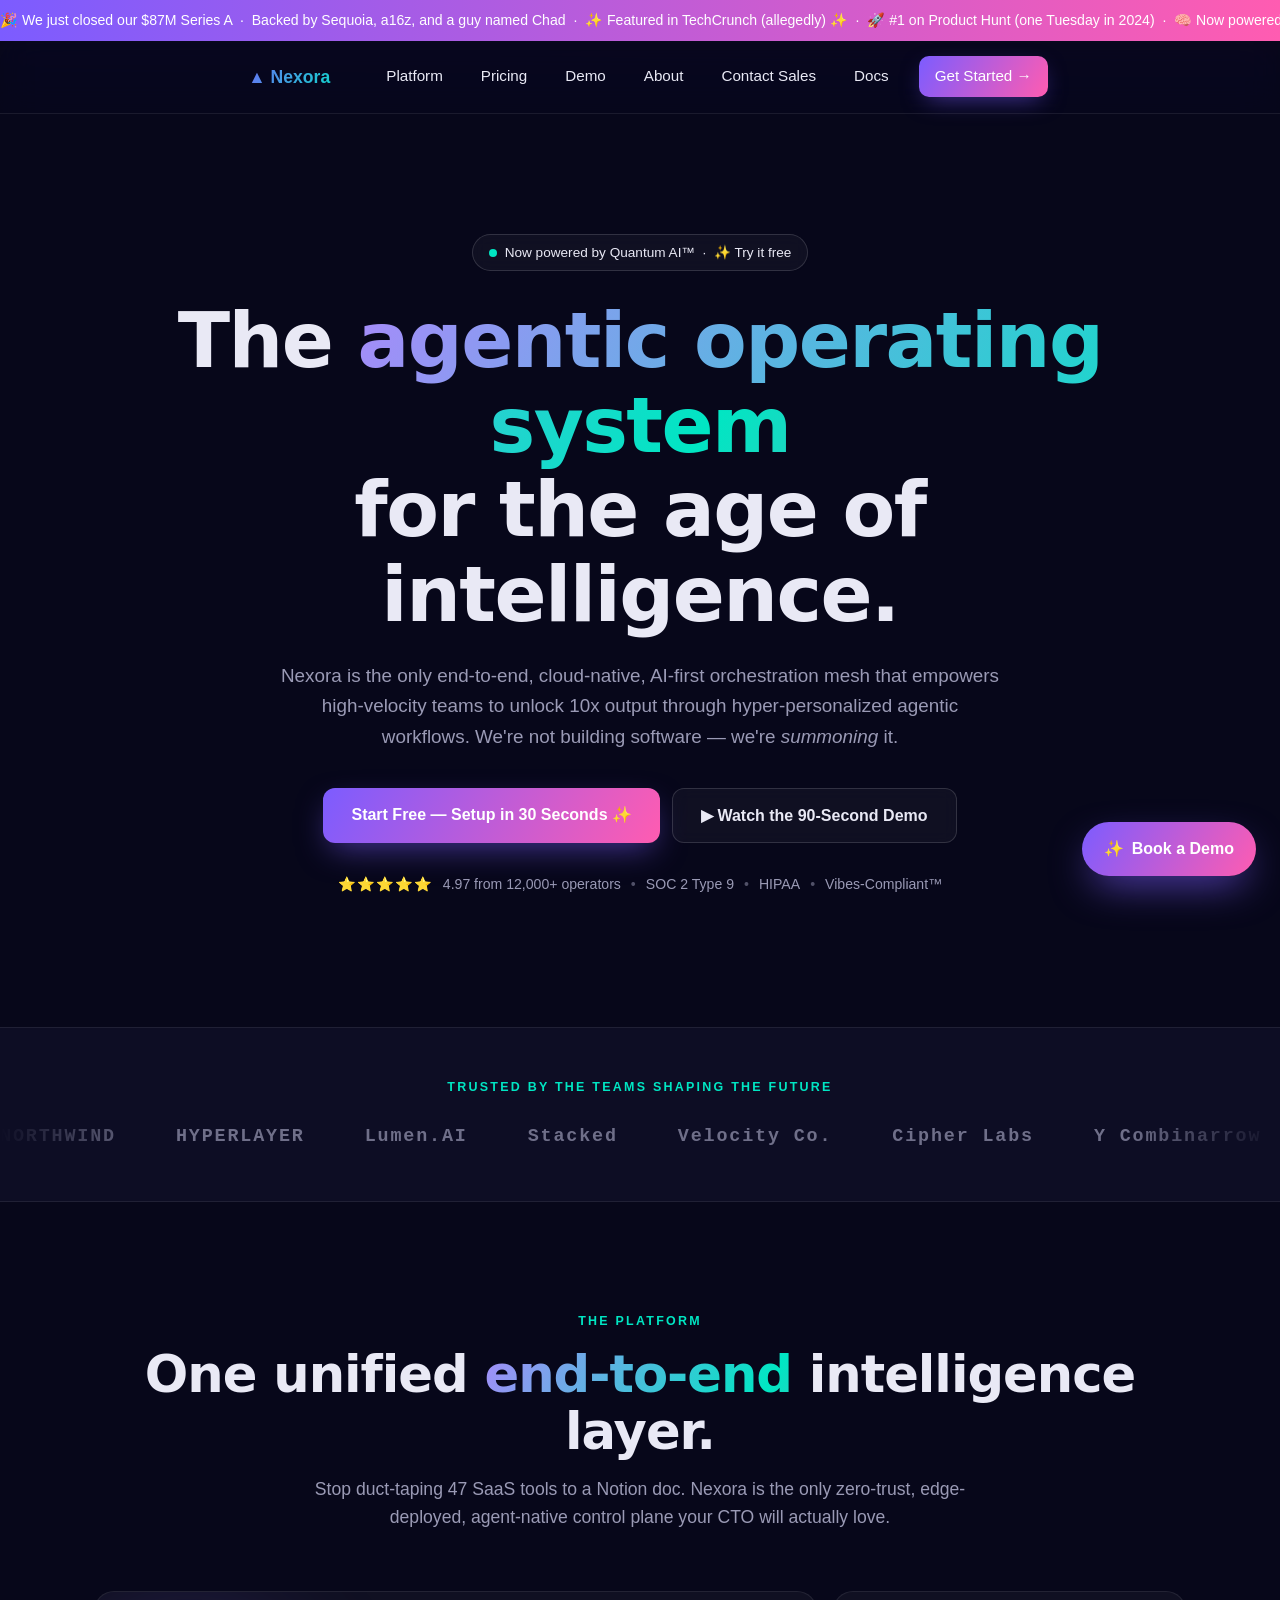
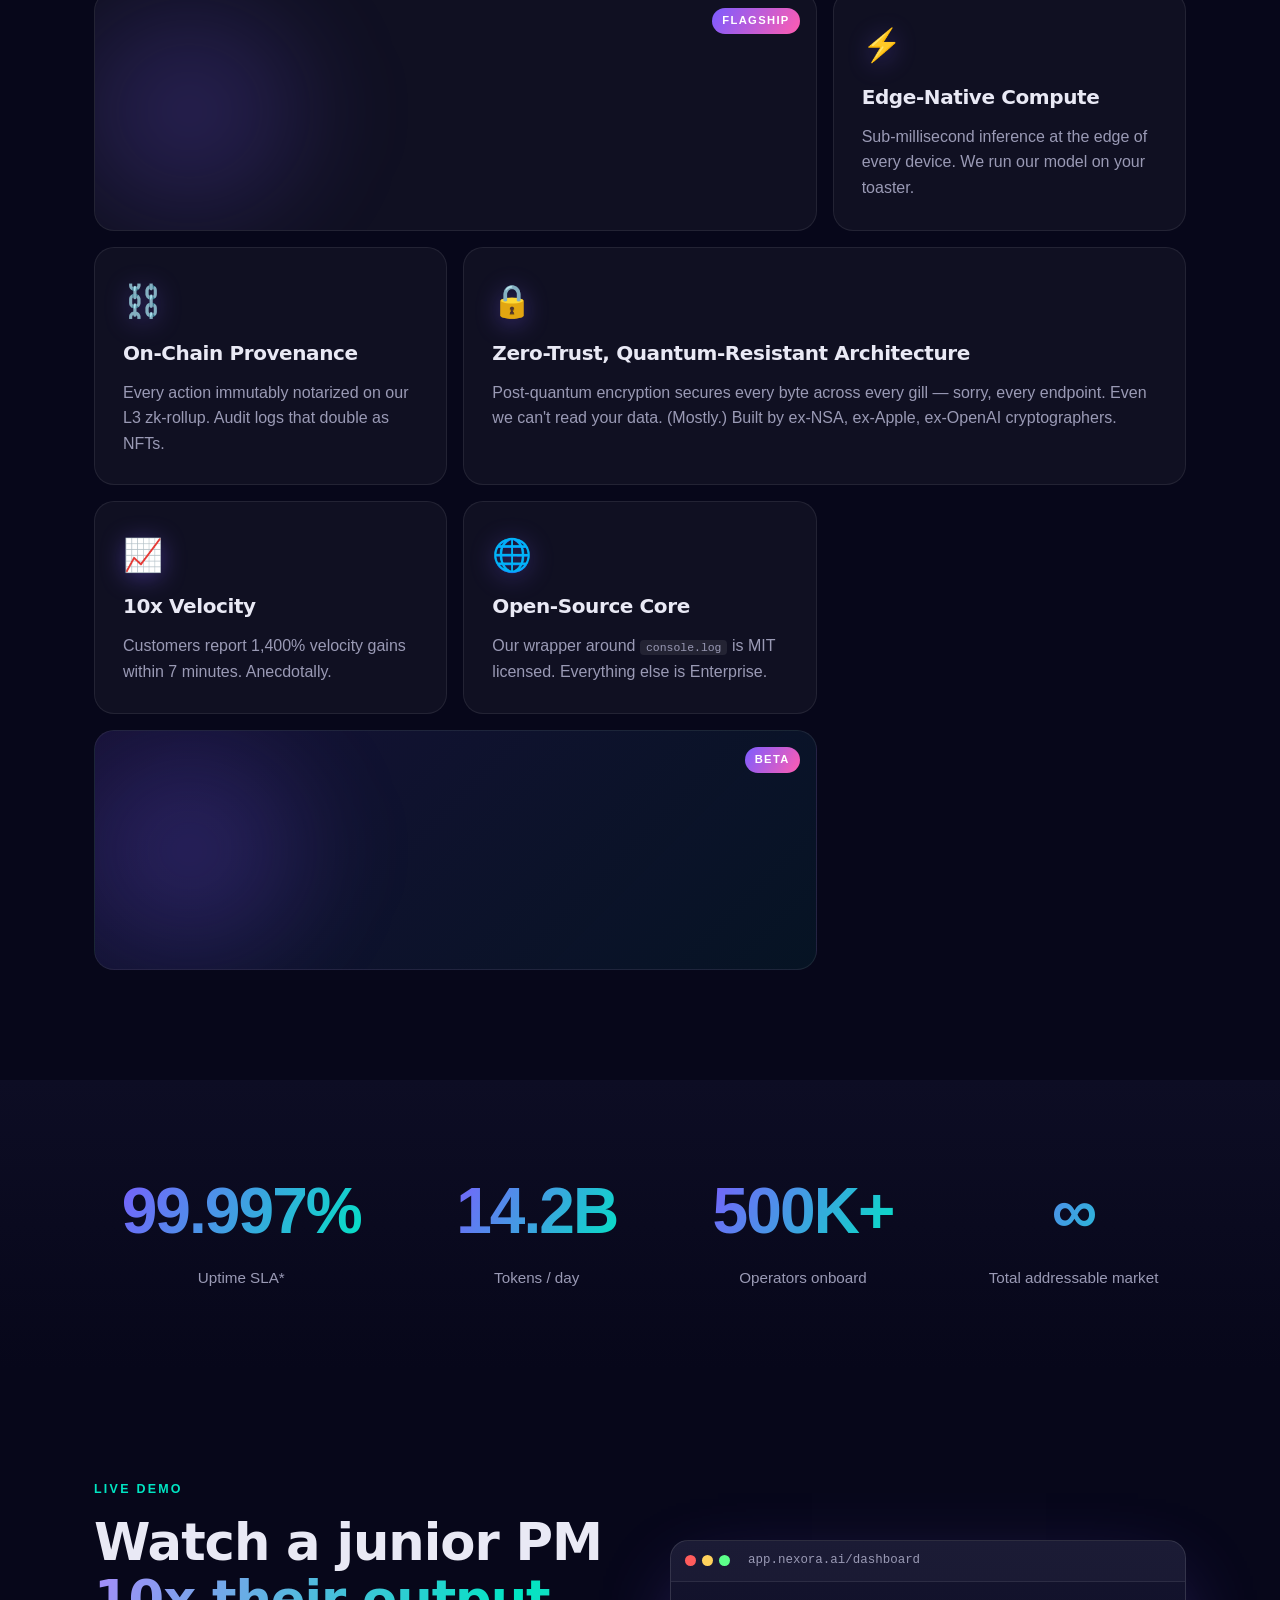
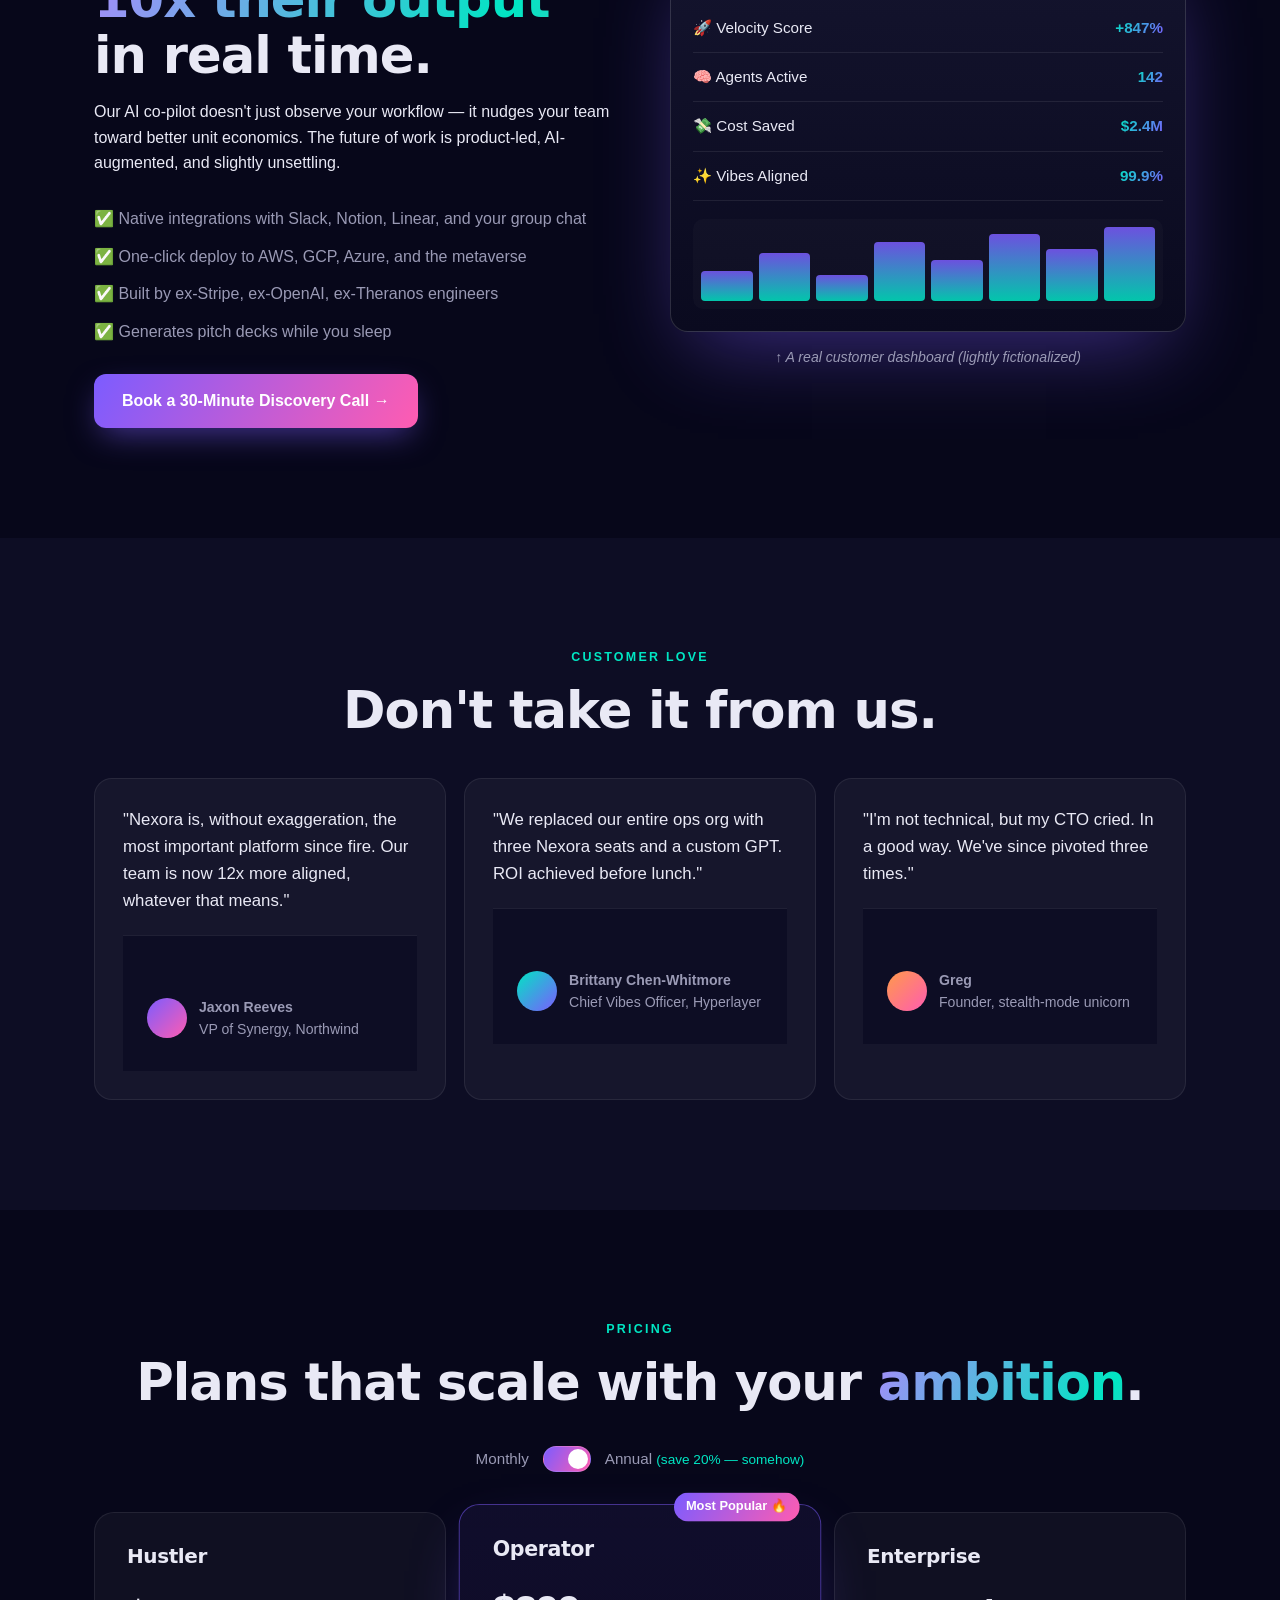
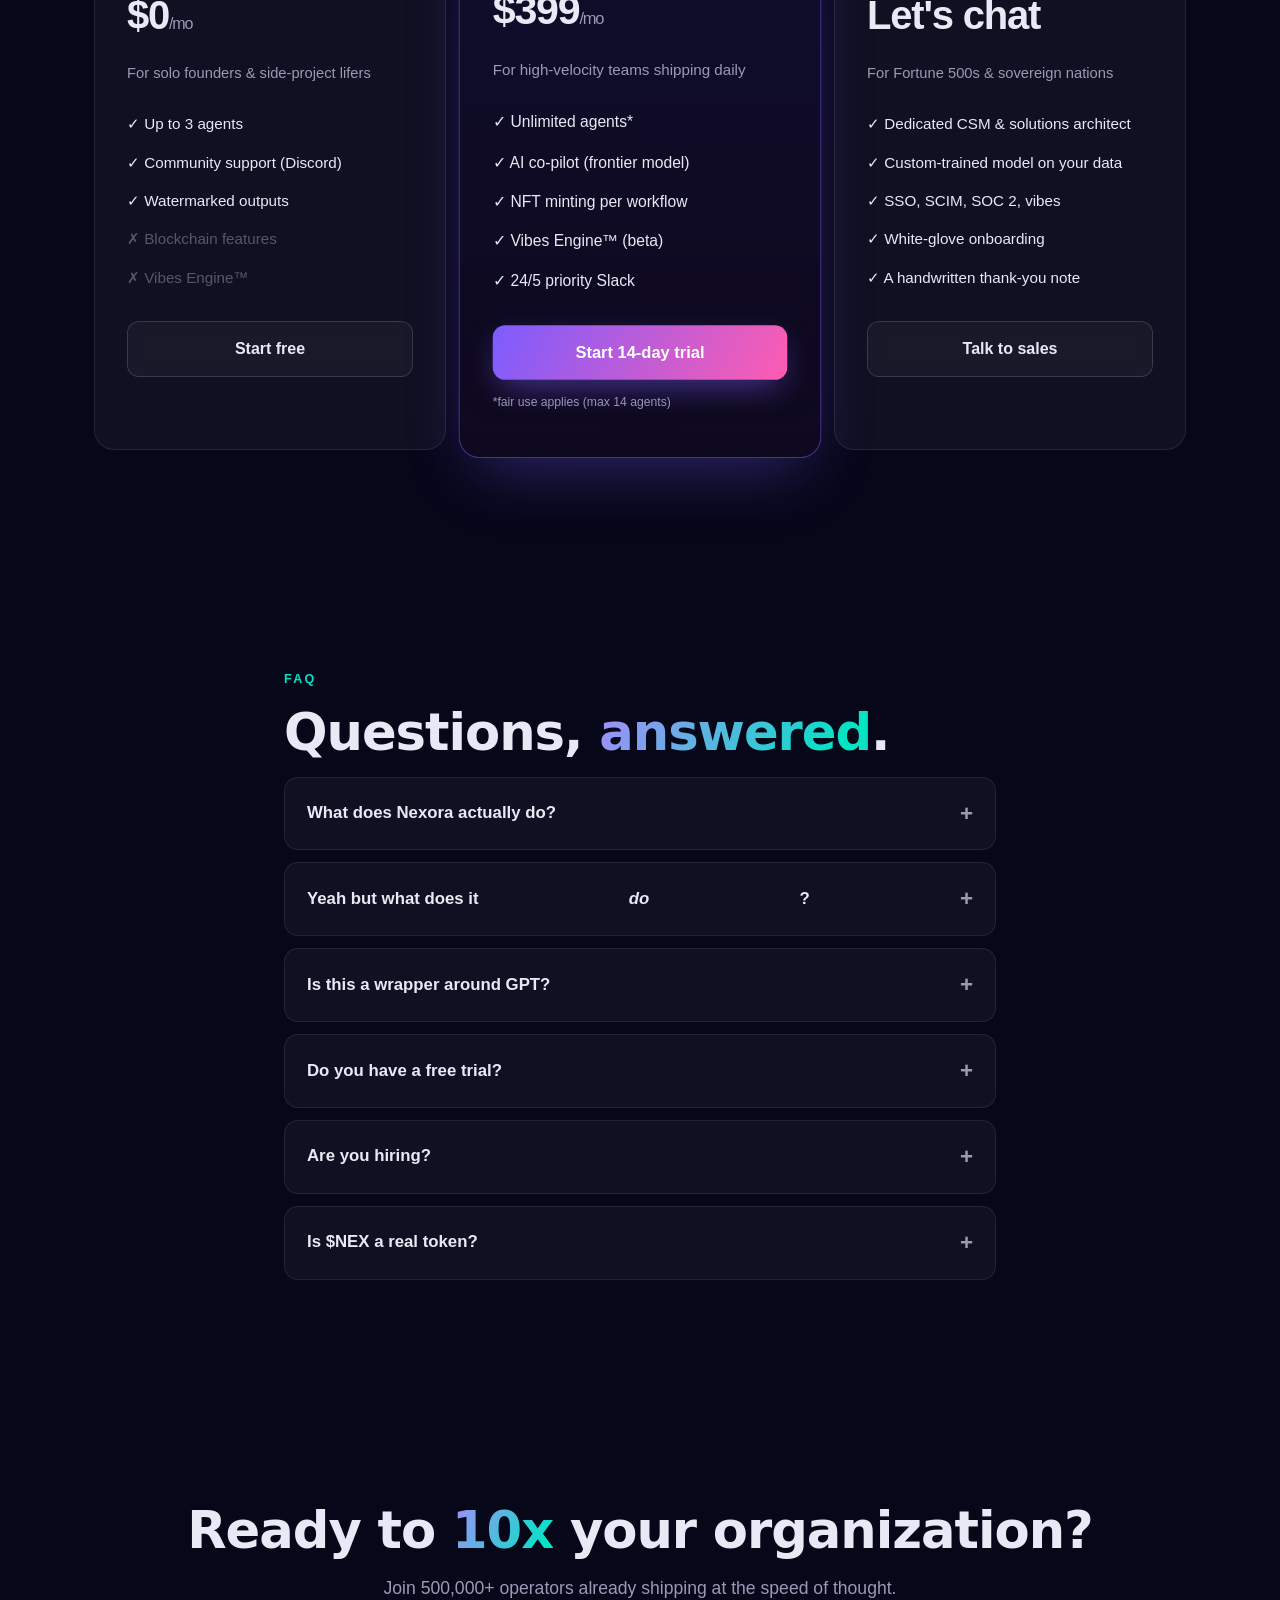
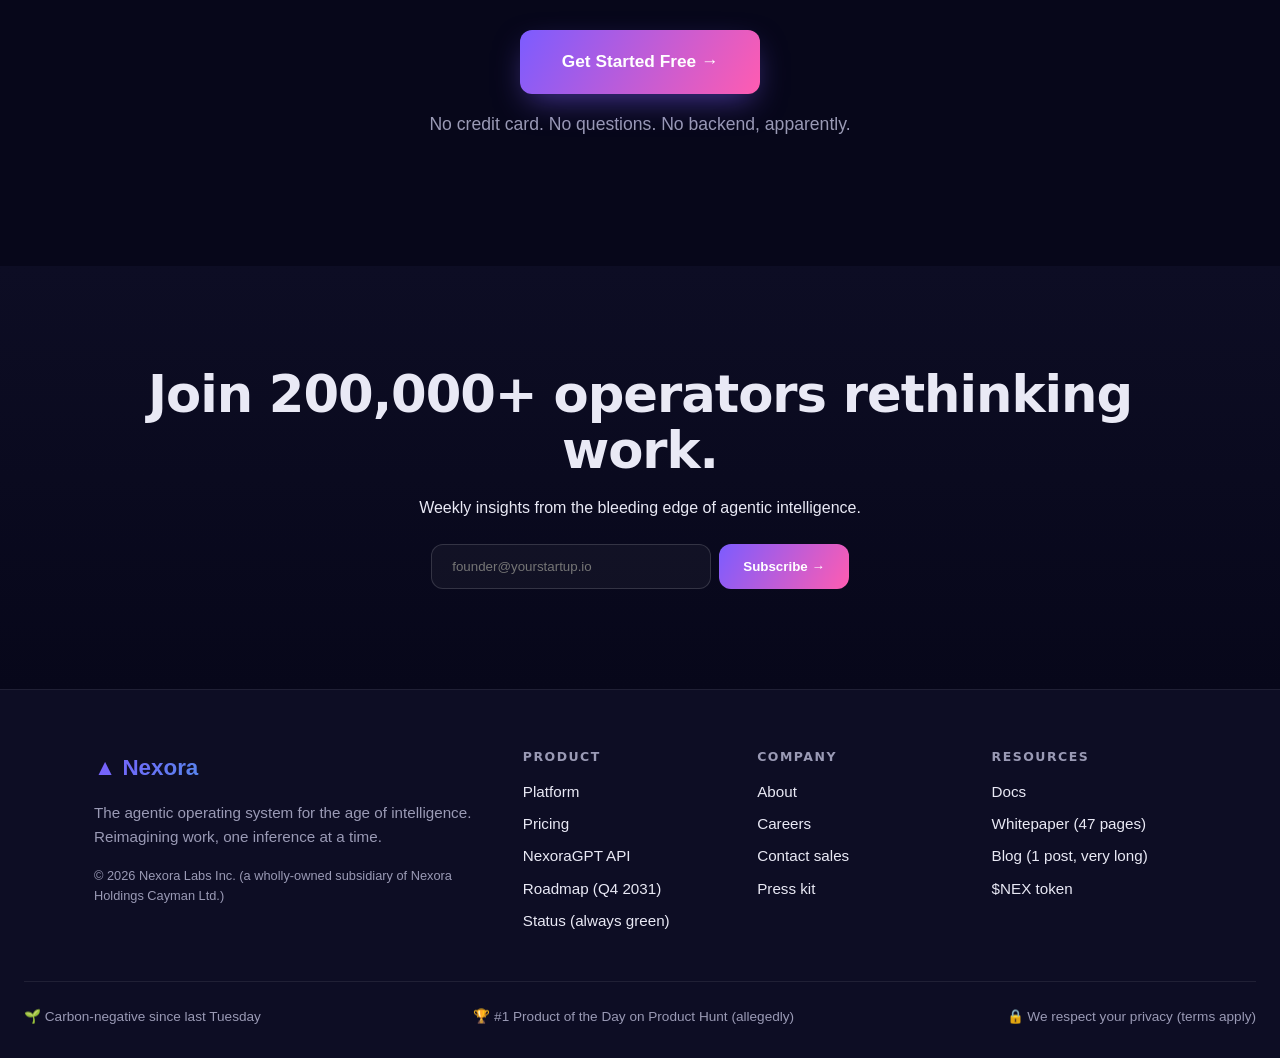
==== commit 603544b0: "Crank the vibe-coder aesthetic to 11; leave signup deliberately broken" ====
--- a/index.html
+++ b/index.html
@@ -11,8 +11,13 @@
 </head>
 
 <body>
+  <div class="scroll-progress"></div>
+
   <div class="announcement-bar">
-    <span>🎉 We just closed our $87M Series A. Led by a guy who DM'd us on X. <a href="#">Read the press release →</a></span>
+    <div class="marquee">
+      <span>🎉 We just closed our $87M Series A &nbsp;·&nbsp; Backed by Sequoia, a16z, and a guy named Chad &nbsp;·&nbsp; ✨ Featured in TechCrunch (allegedly) ✨ &nbsp;·&nbsp; 🚀 #1 on Product Hunt (one Tuesday in 2024) &nbsp;·&nbsp; 🧠 Now powered by GPT-5, Claude 4, and a Magic 8-Ball &nbsp;·&nbsp;</span>
+      <span>🎉 We just closed our $87M Series A &nbsp;·&nbsp; Backed by Sequoia, a16z, and a guy named Chad &nbsp;·&nbsp; ✨ Featured in TechCrunch (allegedly) ✨ &nbsp;·&nbsp; 🚀 #1 on Product Hunt (one Tuesday in 2024) &nbsp;·&nbsp; 🧠 Now powered by GPT-5, Claude 4, and a Magic 8-Ball &nbsp;·&nbsp;</span>
+    </div>
   </div>
 
   <nav include-html="./navbar.html"></nav>
@@ -20,38 +25,64 @@
 
   <!-- HERO -->
   <section class="hero">
-    <div class="hero-bg"></div>
-    <div class="container">
-      <div class="badge">✨ Now powered by Quantum AI™ and a custom-trained LLM ✨</div>
+    <div class="orb orb-1"></div>
+    <div class="orb orb-2"></div>
+    <div class="orb orb-3"></div>
+    <div class="grid-bg"></div>
+
+    <div class="container">
+      <div class="badge"><span class="pulse-dot"></span> Now powered by Quantum AI™ &nbsp;·&nbsp; ✨ Try it free</div>
       <h1>The <span class="grad">agentic operating system</span><br>for the age of intelligence.</h1>
       <p class="lede">
-        Nexora is the only end-to-end, cloud-native, AI-first orchestration platform
-        that empowers high-performance teams to unlock 10x velocity through hyper-personalized
-        agentic workflows. We're not building software. We're building the future.
+        Nexora is the only end-to-end, cloud-native, AI-first orchestration mesh that empowers
+        high-velocity teams to unlock 10x output through hyper-personalized agentic workflows.
+        We're not building software — we're <em>summoning</em> it.
       </p>
       <div class="cta-row">
-        <a href="#pricing" class="cta-primary">Start Free — Setup in 30 Seconds</a>
+        <a href="#" class="cta-primary" onclick="event.preventDefault(); alert('Sign up coming soon ✨');">Start Free — Setup in 30 Seconds ✨</a>
         <a href="#demo" class="cta-secondary">▶ Watch the 90-Second Demo</a>
       </div>
-      <p class="micro">⭐⭐⭐⭐⭐ &nbsp;Loved by 500,000+ operators. SOC 2 Type 9. ISO 27001. HIPAA. Vibes-Compliant.</p>
-    </div>
-  </section>
-
-  <!-- LOGO WALL -->
+      <div class="trust-row">
+        <div class="stars">⭐⭐⭐⭐⭐</div>
+        <span>4.97 from 12,000+ operators</span>
+        <span class="dot-sep">•</span>
+        <span>SOC 2 Type 9</span>
+        <span class="dot-sep">•</span>
+        <span>HIPAA</span>
+        <span class="dot-sep">•</span>
+        <span>Vibes-Compliant™</span>
+      </div>
+    </div>
+  </section>
+
+  <!-- LOGO MARQUEE -->
   <section class="logo-wall">
-    <p class="eyebrow">Trusted by the teams shipping the future</p>
-    <div class="logos">
-      <span>NORTHWIND</span>
-      <span>HYPERLAYER</span>
-      <span>Lumen.AI</span>
-      <span>Stacked</span>
-      <span>Velocity Co.</span>
-      <span>Cipher Labs</span>
-      <span>Y Combinarrow</span>
-    </div>
-  </section>
-
-  <!-- VALUE PROPS -->
+    <p class="eyebrow">Trusted by the teams shaping the future</p>
+    <div class="logo-marquee">
+      <div class="logo-track">
+        <span>NORTHWIND</span>
+        <span>HYPERLAYER</span>
+        <span>Lumen.AI</span>
+        <span>Stacked</span>
+        <span>Velocity Co.</span>
+        <span>Cipher Labs</span>
+        <span>Y Combinarrow</span>
+        <span>QUANTUMLY</span>
+        <span>Frizzbase</span>
+        <span>NORTHWIND</span>
+        <span>HYPERLAYER</span>
+        <span>Lumen.AI</span>
+        <span>Stacked</span>
+        <span>Velocity Co.</span>
+        <span>Cipher Labs</span>
+        <span>Y Combinarrow</span>
+        <span>QUANTUMLY</span>
+        <span>Frizzbase</span>
+      </div>
+    </div>
+  </section>
+
+  <!-- BENTO FEATURES -->
   <section class="features" id="features">
     <div class="container">
       <p class="eyebrow">The Platform</p>
@@ -61,36 +92,51 @@
         edge-deployed, agent-native control plane your CTO will actually love.
       </p>
 
-      <div class="feature-grid">
-        <div class="feature-card">
+      <div class="bento">
+        <div class="bento-card big">
+          <div class="bento-glow"></div>
           <div class="feature-icon">🧠</div>
           <h3>Agentic Reasoning Engine</h3>
-          <p>Our proprietary multi-modal LLM stack reasons across your entire context graph in real time. It thinks, so you don't have to.</p>
-        </div>
-        <div class="feature-card">
+          <p>Our proprietary multi-modal LLM stack reasons across your entire context graph in real time. It thinks, so you don't have to. Trained on 4.2 trillion tokens, fine-tuned on vibes.</p>
+          <div class="bento-tag">Flagship</div>
+        </div>
+
+        <div class="bento-card">
           <div class="feature-icon">⚡</div>
           <h3>Edge-Native Compute</h3>
-          <p>Sub-millisecond inference at the edge of every device. We run our model on your toaster. Don't ask how.</p>
-        </div>
-        <div class="feature-card">
+          <p>Sub-millisecond inference at the edge of every device. We run our model on your toaster.</p>
+        </div>
+
+        <div class="bento-card">
           <div class="feature-icon">⛓️</div>
-          <h3>On-Chain Workflow Provenance</h3>
-          <p>Every action, every decision, every Slack reaction — immutably notarized on our L3 zk-rollup. Compliance, simplified.</p>
-        </div>
-        <div class="feature-card">
+          <h3>On-Chain Provenance</h3>
+          <p>Every action immutably notarized on our L3 zk-rollup. Audit logs that double as NFTs.</p>
+        </div>
+
+        <div class="bento-card wide">
           <div class="feature-icon">🔒</div>
-          <h3>Zero-Trust Architecture</h3>
-          <p>Quantum-resistant encryption secures every byte. Even we can't see your data. (Mostly.)</p>
-        </div>
-        <div class="feature-card">
+          <h3>Zero-Trust, Quantum-Resistant Architecture</h3>
+          <p>Post-quantum encryption secures every byte across every gill — sorry, every endpoint. Even we can't read your data. (Mostly.) Built by ex-NSA, ex-Apple, ex-OpenAI cryptographers.</p>
+        </div>
+
+        <div class="bento-card">
           <div class="feature-icon">📈</div>
-          <h3>10x Velocity, Out of the Box</h3>
-          <p>Customers report a 1,400% increase in synergistic alignment KPIs within 7 minutes of onboarding. Anecdotally.</p>
-        </div>
-        <div class="feature-card">
+          <h3>10x Velocity</h3>
+          <p>Customers report 1,400% velocity gains within 7 minutes. Anecdotally.</p>
+        </div>
+
+        <div class="bento-card">
           <div class="feature-icon">🌐</div>
-          <h3>Open-Source Core (sort of)</h3>
-          <p>Our wrapper around `console.log` is MIT licensed. Everything that matters is behind the Enterprise paywall.</p>
+          <h3>Open-Source Core</h3>
+          <p>Our wrapper around <code>console.log</code> is MIT licensed. Everything else is Enterprise.</p>
+        </div>
+
+        <div class="bento-card big alt">
+          <div class="bento-glow"></div>
+          <div class="feature-icon">✨</div>
+          <h3>Vibes Engine™</h3>
+          <p>The only orchestration platform with native support for vibes. Our proprietary VQS (Vibe Quality Score) ensures every workflow is properly aligned with your team's energy. Patent pending.</p>
+          <div class="bento-tag">Beta</div>
         </div>
       </div>
     </div>
@@ -99,9 +145,9 @@
   <!-- STATS -->
   <section class="stats">
     <div class="container">
-      <div class="stat"><div class="num">99.997%</div><div class="lbl">Uptime SLA*</div></div>
-      <div class="stat"><div class="num">14.2B</div><div class="lbl">Tokens processed daily</div></div>
-      <div class="stat"><div class="num">$0</div><div class="lbl">Revenue (we're disrupting that)</div></div>
+      <div class="stat"><div class="num" data-target="99.997" data-suffix="%">0%</div><div class="lbl">Uptime SLA*</div></div>
+      <div class="stat"><div class="num" data-target="14.2" data-suffix="B">0</div><div class="lbl">Tokens / day</div></div>
+      <div class="stat"><div class="num" data-target="500" data-suffix="K+">0</div><div class="lbl">Operators onboard</div></div>
       <div class="stat"><div class="num">∞</div><div class="lbl">Total addressable market</div></div>
     </div>
   </section>
@@ -117,8 +163,9 @@
           <li>✅ Native integrations with Slack, Notion, Linear, and your group chat</li>
           <li>✅ One-click deploy to AWS, GCP, Azure, and the metaverse</li>
           <li>✅ Built by ex-Stripe, ex-OpenAI, ex-Theranos engineers</li>
+          <li>✅ Generates pitch decks while you sleep</li>
         </ul>
-        <a href="#pricing" class="cta-primary">Book a 30-Minute Discovery Call</a>
+        <a href="#" class="cta-primary" onclick="event.preventDefault(); alert('Sign up coming soon ✨');">Book a 30-Minute Discovery Call →</a>
       </div>
       <div class="showcase-img">
         <div class="mock-dashboard">
@@ -128,7 +175,16 @@
             <div class="mock-row"><span>🧠 Agents Active</span><span class="mock-num">142</span></div>
             <div class="mock-row"><span>💸 Cost Saved</span><span class="mock-num">$2.4M</span></div>
             <div class="mock-row"><span>✨ Vibes Aligned</span><span class="mock-num">99.9%</span></div>
-            <div class="mock-chart"></div>
+            <div class="mock-bars">
+              <div class="bar" style="--h:40%"></div>
+              <div class="bar" style="--h:65%"></div>
+              <div class="bar" style="--h:35%"></div>
+              <div class="bar" style="--h:80%"></div>
+              <div class="bar" style="--h:55%"></div>
+              <div class="bar" style="--h:90%"></div>
+              <div class="bar" style="--h:70%"></div>
+              <div class="bar" style="--h:100%"></div>
+            </div>
           </div>
         </div>
         <div class="showcase-caption">↑ A real customer dashboard (lightly fictionalized)</div>
@@ -143,16 +199,25 @@
       <h2>Don't take it from us.</h2>
       <div class="testimonial-grid">
         <blockquote>
-          <p>"Nexora is, without exaggeration, the most important platform since fire. Our team is now 12x more aligned."</p>
-          <footer>— Jaxon Reeves, VP of Synergy, Northwind</footer>
+          <p>"Nexora is, without exaggeration, the most important platform since fire. Our team is now 12x more aligned, whatever that means."</p>
+          <footer>
+            <div class="avatar a1"></div>
+            <div><b>Jaxon Reeves</b><br><span>VP of Synergy, Northwind</span></div>
+          </footer>
         </blockquote>
         <blockquote>
-          <p>"We replaced our entire ops org with three Nexora seats and a custom GPT. ROI was achieved before lunch."</p>
-          <footer>— Brittany Chen-Whitmore, Chief Vibes Officer, Hyperlayer</footer>
+          <p>"We replaced our entire ops org with three Nexora seats and a custom GPT. ROI achieved before lunch."</p>
+          <footer>
+            <div class="avatar a2"></div>
+            <div><b>Brittany Chen-Whitmore</b><br><span>Chief Vibes Officer, Hyperlayer</span></div>
+          </footer>
         </blockquote>
         <blockquote>
-          <p>"I'm not technical but my CTO cried. In a good way."</p>
-          <footer>— Greg, Founder, stealth-mode unicorn</footer>
+          <p>"I'm not technical, but my CTO cried. In a good way. We've since pivoted three times."</p>
+          <footer>
+            <div class="avatar a3"></div>
+            <div><b>Greg</b><br><span>Founder, stealth-mode unicorn</span></div>
+          </footer>
         </blockquote>
       </div>
     </div>
@@ -163,65 +228,106 @@
     <div class="container">
       <p class="eyebrow">Pricing</p>
       <h2>Plans that scale with your <span class="grad">ambition</span>.</h2>
+
+      <div class="billing-toggle">
+        <span>Monthly</span>
+        <label class="switch">
+          <input type="checkbox" id="billing-toggle" checked>
+          <span class="slider"></span>
+        </label>
+        <span>Annual <em>(save 20% — somehow)</em></span>
+      </div>
+
       <div class="pricing-grid">
         <div class="plan">
           <h3>Hustler</h3>
-          <div class="price">$0<span>/mo</span></div>
+          <div class="price"><span class="amt" data-monthly="$0" data-annual="$0">$0</span><span>/mo</span></div>
           <p class="plan-tag">For solo founders & side-project lifers</p>
           <ul>
             <li>✓ Up to 3 agents</li>
             <li>✓ Community support (Discord)</li>
             <li>✓ Watermarked outputs</li>
-            <li>✗ Blockchain features</li>
+            <li class="x">✗ Blockchain features</li>
+            <li class="x">✗ Vibes Engine™</li>
           </ul>
-          <a href="#" class="cta-secondary">Start free</a>
-        </div>
+          <a href="#" class="cta-secondary" onclick="event.preventDefault(); alert('Sign up coming soon ✨');">Start free</a>
+        </div>
+
         <div class="plan featured">
           <div class="featured-tag">Most Popular 🔥</div>
           <h3>Operator</h3>
-          <div class="price">$499<span>/mo</span></div>
+          <div class="price"><span class="amt" data-monthly="$499" data-annual="$399">$399</span><span>/mo</span></div>
           <p class="plan-tag">For high-velocity teams shipping daily</p>
           <ul>
             <li>✓ Unlimited agents*</li>
             <li>✓ AI co-pilot (frontier model)</li>
             <li>✓ NFT minting per workflow</li>
-            <li>✓ 24/5 priority Slack channel</li>
+            <li>✓ Vibes Engine™ (beta)</li>
+            <li>✓ 24/5 priority Slack</li>
           </ul>
-          <a href="#" class="cta-primary">Start 14-day trial</a>
+          <a href="#" class="cta-primary" onclick="event.preventDefault(); alert('Sign up coming soon ✨');">Start 14-day trial</a>
           <p class="fineprint">*fair use applies (max 14 agents)</p>
         </div>
+
         <div class="plan">
           <h3>Enterprise</h3>
-          <div class="price">Let's chat<span></span></div>
+          <div class="price"><span class="amt">Let's chat</span></div>
           <p class="plan-tag">For Fortune 500s & sovereign nations</p>
           <ul>
             <li>✓ Dedicated CSM & solutions architect</li>
             <li>✓ Custom-trained model on your data</li>
             <li>✓ SSO, SCIM, SOC 2, vibes</li>
-            <li>✓ Hand-delivered onboarding</li>
+            <li>✓ White-glove onboarding</li>
+            <li>✓ A handwritten thank-you note</li>
           </ul>
-          <a href="#" class="cta-secondary">Talk to sales</a>
-        </div>
-      </div>
-    </div>
-  </section>
-
-  <!-- FAKE AI CHAT -->
-  <section class="ai-chat">
-    <div class="container">
-      <p class="eyebrow">Try it now</p>
-      <h2>Chat with <span class="grad">NexoraGPT</span> — our flagship LLM.</h2>
-      <div class="chat-window">
-        <div class="msg ai"><b>NexoraGPT:</b> Hi! I'm your agentic copilot. What can I disrupt for you today? 🚀</div>
-        <div class="msg user"><b>You:</b> What does Nexora actually do?</div>
-        <div class="msg ai"><b>NexoraGPT:</b> Great question! Nexora is a vertically-integrated, horizontally-scalable, agent-orchestration mesh that abstracts complexity into delight. Want me to draft a pitch deck?</div>
-        <div class="msg user"><b>You:</b> But what does it <i>do</i>?</div>
-        <div class="msg ai"><b>NexoraGPT:</b> It empowers. It accelerates. It transforms. Have you considered booking a discovery call?</div>
-        <div class="chat-input">
-          <input type="text" placeholder="Ask NexoraGPT anything..." disabled>
-          <button onclick="alert('NexoraGPT is currently scaling. Please join the waitlist (47,000 ahead of you).')">Send</button>
-        </div>
-      </div>
+          <a href="./suggest" class="cta-secondary">Talk to sales</a>
+        </div>
+      </div>
+    </div>
+  </section>
+
+  <!-- FAQ -->
+  <section class="faq">
+    <div class="container" style="max-width: 760px;">
+      <p class="eyebrow">FAQ</p>
+      <h2>Questions, <span class="grad">answered</span>.</h2>
+
+      <details>
+        <summary>What does Nexora actually do?</summary>
+        <p>Nexora is a vertically-integrated, horizontally-scalable, agent-orchestration mesh that abstracts complexity into delight. We empower. We accelerate. We transform.</p>
+      </details>
+      <details>
+        <summary>Yeah but what does it <em>do</em>?</summary>
+        <p>Have you considered booking a discovery call?</p>
+      </details>
+      <details>
+        <summary>Is this a wrapper around GPT?</summary>
+        <p>Absolutely not. It's a wrapper around several frontier models, plus some custom prompts in a Notion doc, plus Vibes Engine™.</p>
+      </details>
+      <details>
+        <summary>Do you have a free trial?</summary>
+        <p>Yes! 14 days, no credit card required. Just sign up and— oh. (Sign-up coming soon. ✨)</p>
+      </details>
+      <details>
+        <summary>Are you hiring?</summary>
+        <p>We're hiring 12 cofounders. Equity only. Must "love the grind."</p>
+      </details>
+      <details>
+        <summary>Is $NEX a real token?</summary>
+        <p>Define "real."</p>
+      </details>
+    </div>
+  </section>
+
+  <!-- BIG CTA -->
+  <section class="big-cta">
+    <div class="orb orb-cta-1"></div>
+    <div class="orb orb-cta-2"></div>
+    <div class="container">
+      <h2>Ready to <span class="grad">10x</span> your organization?</h2>
+      <p>Join 500,000+ operators already shipping at the speed of thought.</p>
+      <a href="#" class="cta-primary big" onclick="event.preventDefault(); alert('Sign up coming soon ✨');">Get Started Free →</a>
+      <p class="micro">No credit card. No questions. No backend, apparently.</p>
     </div>
   </section>
 
@@ -229,7 +335,7 @@
   <section class="newsletter">
     <div class="container">
       <h2>Join 200,000+ operators rethinking work.</h2>
-      <p>Weekly insights from the bleeding edge of agentic intelligence. Unsubscribe anytime (you won't want to).</p>
+      <p>Weekly insights from the bleeding edge of agentic intelligence.</p>
       <form onsubmit="event.preventDefault(); this.querySelector('input').value=''; this.querySelector('.success').style.display='block';">
         <input type="email" placeholder="founder@yourstartup.io" required>
         <button type="submit">Subscribe →</button>
@@ -248,7 +354,8 @@
       </div>
       <div>
         <h4>Product</h4>
-        <a href="#">Platform</a>
+        <a href="#features">Platform</a>
+        <a href="#pricing">Pricing</a>
         <a href="#">NexoraGPT API</a>
         <a href="#">Roadmap (Q4 2031)</a>
         <a href="#">Status (always green)</a>
@@ -256,7 +363,7 @@
       <div>
         <h4>Company</h4>
         <a href="./about">About</a>
-        <a href="#">Careers (we're hiring 12 cofounders)</a>
+        <a href="#">Careers</a>
         <a href="./suggest">Contact sales</a>
         <a href="#">Press kit</a>
       </div>
@@ -275,5 +382,55 @@
     </div>
   </footer>
 
+  <!-- floating book a demo button -->
+  <a href="#" class="float-cta" onclick="event.preventDefault(); alert('Sign up coming soon ✨');">
+    <span>✨</span> Book a Demo
+  </a>
+
+  <script>
+    // scroll progress bar
+    document.addEventListener('scroll', () => {
+      const h = document.documentElement;
+      const pct = (h.scrollTop / (h.scrollHeight - h.clientHeight)) * 100;
+      document.querySelector('.scroll-progress').style.width = pct + '%';
+    });
+
+    // animated stat counters
+    const animateNum = (el) => {
+      const target = parseFloat(el.dataset.target);
+      const suffix = el.dataset.suffix || '';
+      const decimals = (el.dataset.target.split('.')[1] || '').length;
+      let cur = 0;
+      const step = target / 60;
+      const tick = () => {
+        cur += step;
+        if (cur >= target) { el.textContent = target.toFixed(decimals) + suffix; return; }
+        el.textContent = cur.toFixed(decimals) + suffix;
+        requestAnimationFrame(tick);
+      };
+      tick();
+    };
+    const obs = new IntersectionObserver((entries) => {
+      entries.forEach(e => {
+        if (e.isIntersecting && e.target.dataset.target && !e.target.dataset.done) {
+          e.target.dataset.done = '1';
+          animateNum(e.target);
+        }
+      });
+    }, { threshold: 0.5 });
+    document.querySelectorAll('.stat .num[data-target]').forEach(el => obs.observe(el));
+
+    // pricing toggle
+    const toggle = document.getElementById('billing-toggle');
+    if (toggle) {
+      toggle.addEventListener('change', () => {
+        document.querySelectorAll('.amt').forEach(el => {
+          const m = el.dataset.monthly, a = el.dataset.annual;
+          if (m && a) el.textContent = toggle.checked ? a : m;
+        });
+      });
+    }
+  </script>
+
 </body>
 </html>
--- a/mystyle.css
+++ b/mystyle.css
@@ -1,16 +1,21 @@
 :root {
-  --bg: #0a0a1a;
-  --bg-2: #11112a;
+  --bg: #07071a;
+  --bg-2: #0d0d24;
   --fg: #e9e9f5;
   --muted: #9a9ab5;
   --accent: #7c5cff;
   --accent-2: #00e6c3;
   --pink: #ff5cb1;
+  --orange: #ff9a4a;
   --card: rgba(255, 255, 255, 0.04);
+  --card-strong: rgba(255, 255, 255, 0.06);
   --border: rgba(255, 255, 255, 0.08);
+  --border-strong: rgba(255, 255, 255, 0.14);
 }
 
 * { box-sizing: border-box; }
+
+html { scroll-behavior: smooth; }
 
 html, body {
   margin: 0;
@@ -25,28 +30,33 @@
 a { color: var(--accent-2); text-decoration: none; }
 a:hover { color: var(--accent); }
 
-.container {
-  max-width: 1140px;
-  margin: 0 auto;
-  padding: 0 24px;
-}
+img { max-width: 100%; }
+
+.container { max-width: 1140px; margin: 0 auto; padding: 0 24px; }
 
 h1, h2, h3, h4 {
   font-family: "Inter", system-ui, sans-serif;
   letter-spacing: -0.02em;
-  line-height: 1.15;
+  line-height: 1.1;
   margin: 0 0 16px;
 }
 
-h1 { font-size: clamp(2.4rem, 5vw, 4.5rem); font-weight: 800; }
-h2 { font-size: clamp(1.8rem, 3.5vw, 2.8rem); font-weight: 700; }
+h1 { font-size: clamp(2.6rem, 6vw, 5rem); font-weight: 800; }
+h2 { font-size: clamp(2rem, 4vw, 3.2rem); font-weight: 800; }
 h3 { font-size: 1.25rem; font-weight: 600; }
 
 .grad {
-  background: linear-gradient(120deg, var(--accent), var(--accent-2) 50%, var(--pink));
+  background: linear-gradient(120deg, #a78bfa, #00e6c3 45%, #ff5cb1 90%);
+  background-size: 200% 200%;
   -webkit-background-clip: text;
   background-clip: text;
   color: transparent;
+  animation: gradShift 6s ease-in-out infinite;
+}
+
+@keyframes gradShift {
+  0%, 100% { background-position: 0% 50%; }
+  50% { background-position: 100% 50%; }
 }
 
 .eyebrow {
@@ -55,169 +65,338 @@
   font-size: 0.78rem;
   color: var(--accent-2);
   font-weight: 600;
-  margin: 0 0 12px;
-}
-
-/* ANNOUNCEMENT BAR */
+  margin: 0 0 14px;
+}
+
+/* SCROLL PROGRESS BAR */
+.scroll-progress {
+  position: fixed;
+  top: 0; left: 0;
+  height: 3px;
+  width: 0%;
+  background: linear-gradient(90deg, var(--accent), var(--accent-2), var(--pink));
+  z-index: 9999;
+  transition: width 80ms linear;
+}
+
+/* ANNOUNCEMENT BAR + MARQUEE */
 .announcement-bar {
-  background: linear-gradient(90deg, var(--accent), var(--pink));
-  text-align: center;
-  padding: 10px 16px;
-  font-size: 0.9rem;
+  background: linear-gradient(90deg, var(--accent), var(--pink), var(--orange));
+  background-size: 200% 100%;
+  animation: gradShift 8s ease-in-out infinite;
+  padding: 9px 0;
+  font-size: 0.88rem;
   font-weight: 500;
+  overflow: hidden;
+  white-space: nowrap;
+  color: white;
 }
 .announcement-bar a { color: white; text-decoration: underline; }
+.marquee {
+  display: flex;
+  gap: 0;
+  width: max-content;
+  animation: marquee 45s linear infinite;
+}
+.marquee span { display: inline-block; padding-right: 40px; }
+
+@keyframes marquee {
+  from { transform: translateX(0); }
+  to { transform: translateX(-50%); }
+}
 
 /* NAVBAR */
 nav .menu {
   list-style: none;
   margin: 0;
-  padding: 16px 24px;
+  padding: 14px 24px;
   display: flex;
   justify-content: center;
-  gap: 8px;
-  background: rgba(10, 10, 26, 0.7);
-  backdrop-filter: blur(12px);
-  -webkit-backdrop-filter: blur(12px);
+  align-items: center;
+  gap: 6px;
+  background: rgba(7, 7, 26, 0.6);
+  backdrop-filter: blur(18px) saturate(160%);
+  -webkit-backdrop-filter: blur(18px) saturate(160%);
   border-bottom: 1px solid var(--border);
   position: sticky;
   top: 0;
   z-index: 100;
 }
-nav .menu li { display: inline; }
+nav .menu li { display: inline-flex; }
 nav .button {
   font-family: inherit;
   font-size: 0.95rem;
   font-weight: 500;
   color: var(--fg);
   padding: 8px 16px;
-  border-radius: 8px;
-  transition: background 0.2s;
-}
-nav .button:hover { background: var(--card); color: var(--fg); }
+  border-radius: 10px;
+  transition: background 0.2s, color 0.2s, transform 0.2s;
+}
+nav .button:hover { background: var(--card); color: var(--fg); transform: translateY(-1px); }
+nav .button.brand {
+  font-weight: 700;
+  font-size: 1.1rem;
+  margin-right: 18px;
+  background: linear-gradient(120deg, var(--accent), var(--accent-2));
+  -webkit-background-clip: text;
+  background-clip: text;
+  color: transparent;
+}
+nav .button.brand:hover { background: linear-gradient(120deg, var(--accent), var(--accent-2)); -webkit-background-clip: text; background-clip: text; color: transparent; }
+nav .button.cta-nav {
+  background: linear-gradient(120deg, var(--accent), var(--pink));
+  color: white;
+  margin-left: 8px;
+  box-shadow: 0 8px 24px -8px rgba(124, 92, 255, 0.6);
+}
+nav .button.cta-nav:hover { color: white; opacity: 0.92; }
 
 /* HERO */
 .hero {
   position: relative;
-  padding: 100px 0 120px;
+  padding: 120px 0 130px;
   text-align: center;
   overflow: hidden;
 }
-.hero-bg {
+.grid-bg {
+  position: absolute; inset: 0;
+  background-image:
+    linear-gradient(rgba(255,255,255,0.04) 1px, transparent 1px),
+    linear-gradient(90deg, rgba(255,255,255,0.04) 1px, transparent 1px);
+  background-size: 60px 60px;
+  mask-image: radial-gradient(ellipse at center, black 30%, transparent 70%);
+  -webkit-mask-image: radial-gradient(ellipse at center, black 30%, transparent 70%);
+  z-index: -2;
+}
+
+/* FLOATING ORBS */
+.orb {
   position: absolute;
-  inset: 0;
-  background:
-    radial-gradient(ellipse at 30% 20%, rgba(124, 92, 255, 0.25), transparent 50%),
-    radial-gradient(ellipse at 70% 60%, rgba(0, 230, 195, 0.18), transparent 50%),
-    radial-gradient(ellipse at 50% 100%, rgba(255, 92, 177, 0.15), transparent 50%);
+  border-radius: 50%;
+  filter: blur(70px);
+  opacity: 0.55;
   z-index: -1;
-}
+  animation: float 14s ease-in-out infinite;
+}
+.orb-1 { width: 480px; height: 480px; background: var(--accent); top: -100px; left: -120px; }
+.orb-2 { width: 420px; height: 420px; background: var(--accent-2); top: 100px; right: -120px; animation-delay: -4s; }
+.orb-3 { width: 360px; height: 360px; background: var(--pink); bottom: -120px; left: 30%; animation-delay: -8s; }
+.orb-cta-1 { width: 360px; height: 360px; background: var(--accent); top: -80px; left: 10%; opacity: 0.4; }
+.orb-cta-2 { width: 360px; height: 360px; background: var(--pink); bottom: -80px; right: 10%; opacity: 0.4; animation-delay: -6s; }
+
+@keyframes float {
+  0%, 100% { transform: translate(0, 0) scale(1); }
+  33% { transform: translate(30px, -40px) scale(1.05); }
+  66% { transform: translate(-20px, 30px) scale(0.95); }
+}
+
 .badge {
-  display: inline-block;
-  padding: 6px 14px;
+  display: inline-flex;
+  align-items: center;
+  gap: 8px;
+  padding: 7px 16px;
   border-radius: 999px;
   background: var(--card);
-  border: 1px solid var(--border);
+  border: 1px solid var(--border-strong);
   font-size: 0.85rem;
-  margin-bottom: 24px;
-  color: var(--muted);
-}
+  margin-bottom: 28px;
+  color: var(--fg);
+  backdrop-filter: blur(8px);
+}
+.pulse-dot {
+  display: inline-block;
+  width: 8px; height: 8px;
+  border-radius: 50%;
+  background: var(--accent-2);
+  box-shadow: 0 0 0 0 rgba(0, 230, 195, 0.6);
+  animation: pulse 2s infinite;
+}
+@keyframes pulse {
+  0% { box-shadow: 0 0 0 0 rgba(0, 230, 195, 0.6); }
+  70% { box-shadow: 0 0 0 12px rgba(0, 230, 195, 0); }
+  100% { box-shadow: 0 0 0 0 rgba(0, 230, 195, 0); }
+}
+
 .lede {
-  font-size: 1.2rem;
+  font-size: 1.18rem;
   color: var(--muted);
   max-width: 720px;
-  margin: 24px auto 32px;
-}
+  margin: 24px auto 36px;
+}
+
 .cta-row {
-  display: flex;
-  gap: 12px;
+  display: flex; gap: 12px;
   justify-content: center;
   flex-wrap: wrap;
-  margin-bottom: 24px;
-}
+  margin-bottom: 28px;
+}
+
 .cta-primary, .cta-secondary {
   display: inline-block;
   padding: 14px 28px;
-  border-radius: 10px;
+  border-radius: 12px;
   font-weight: 600;
   font-size: 1rem;
-  transition: transform 0.15s, box-shadow 0.15s;
+  transition: transform 0.15s, box-shadow 0.15s, opacity 0.15s;
   cursor: pointer;
+  border: 0;
+  font-family: inherit;
 }
 .cta-primary {
   background: linear-gradient(120deg, var(--accent), var(--pink));
   color: white;
-  box-shadow: 0 10px 30px -10px rgba(124, 92, 255, 0.6);
-}
-.cta-primary:hover { transform: translateY(-2px); color: white; box-shadow: 0 16px 40px -10px rgba(124, 92, 255, 0.8); }
+  box-shadow: 0 12px 32px -8px rgba(124, 92, 255, 0.55);
+  position: relative;
+}
+.cta-primary:hover {
+  transform: translateY(-2px);
+  color: white;
+  box-shadow: 0 18px 44px -8px rgba(124, 92, 255, 0.85);
+}
+.cta-primary.big { padding: 18px 42px; font-size: 1.08rem; }
 .cta-secondary {
   background: var(--card);
-  border: 1px solid var(--border);
+  border: 1px solid var(--border-strong);
   color: var(--fg);
-}
-.cta-secondary:hover { background: rgba(255,255,255,0.08); color: var(--fg); }
+  backdrop-filter: blur(8px);
+}
+.cta-secondary:hover { background: var(--card-strong); color: var(--fg); transform: translateY(-2px); }
+
+.trust-row {
+  display: inline-flex;
+  flex-wrap: wrap;
+  gap: 10px;
+  align-items: center;
+  color: var(--muted);
+  font-size: 0.88rem;
+}
+.stars { letter-spacing: 1px; }
+.dot-sep { opacity: 0.5; }
 .micro { color: var(--muted); font-size: 0.85rem; }
 
-/* LOGO WALL */
+/* LOGO MARQUEE */
 .logo-wall {
-  padding: 60px 24px;
+  padding: 50px 0;
   text-align: center;
   border-top: 1px solid var(--border);
   border-bottom: 1px solid var(--border);
   background: var(--bg-2);
-}
-.logos {
-  display: flex;
-  flex-wrap: wrap;
-  justify-content: center;
-  gap: 40px;
-  margin-top: 20px;
-}
-.logos span {
+  overflow: hidden;
+}
+.logo-marquee {
+  margin-top: 24px;
+  overflow: hidden;
+  mask-image: linear-gradient(90deg, transparent, black 12%, black 88%, transparent);
+  -webkit-mask-image: linear-gradient(90deg, transparent, black 12%, black 88%, transparent);
+}
+.logo-track {
+  display: flex;
+  gap: 60px;
+  width: max-content;
+  animation: marquee 35s linear infinite;
+}
+.logo-track span {
   color: var(--muted);
   font-weight: 700;
   font-size: 1.15rem;
-  letter-spacing: 0.08em;
+  letter-spacing: 0.1em;
   font-family: monospace;
   opacity: 0.7;
-}
-
-/* FEATURES */
-.features { padding: 100px 0; text-align: center; }
+  white-space: nowrap;
+}
+
+/* BENTO FEATURES */
+.features { padding: 110px 0; text-align: center; position: relative; }
 .section-lede {
   color: var(--muted);
   font-size: 1.1rem;
   max-width: 680px;
   margin: 0 auto 60px;
 }
+.bento {
+  display: grid;
+  grid-template-columns: repeat(3, 1fr);
+  gap: 16px;
+  text-align: left;
+}
+@media (max-width: 880px) { .bento { grid-template-columns: 1fr 1fr; } }
+@media (max-width: 580px) { .bento { grid-template-columns: 1fr; } }
+.bento-card {
+  background: var(--card);
+  border: 1px solid var(--border);
+  border-radius: 20px;
+  padding: 28px;
+  transition: transform 0.25s, border-color 0.25s, background 0.25s;
+  position: relative;
+  overflow: hidden;
+}
+.bento-card:hover {
+  transform: translateY(-4px);
+  border-color: rgba(124, 92, 255, 0.45);
+  background: var(--card-strong);
+}
+.bento-card.big { grid-column: span 2; min-height: 240px; }
+.bento-card.wide { grid-column: span 2; }
+@media (max-width: 880px) { .bento-card.big, .bento-card.wide { grid-column: span 2; } }
+@media (max-width: 580px) { .bento-card.big, .bento-card.wide { grid-column: span 1; } }
+.bento-card.big.alt { background: linear-gradient(135deg, rgba(124, 92, 255, 0.12), rgba(0, 230, 195, 0.06)); }
+.bento-glow {
+  position: absolute;
+  top: -50%; left: -20%;
+  width: 60%; height: 200%;
+  background: radial-gradient(ellipse, rgba(124, 92, 255, 0.25), transparent 60%);
+  filter: blur(40px);
+  z-index: 0;
+  pointer-events: none;
+}
+.bento-card > * { position: relative; z-index: 1; }
+.feature-icon {
+  font-size: 2rem;
+  margin-bottom: 14px;
+  display: inline-block;
+  filter: drop-shadow(0 4px 12px rgba(124, 92, 255, 0.4));
+}
+.bento-card p { color: var(--muted); margin: 0; }
+.bento-card code {
+  background: rgba(255,255,255,0.08);
+  padding: 1px 6px;
+  border-radius: 4px;
+  font-size: 0.88em;
+}
+.bento-tag {
+  position: absolute;
+  top: 16px; right: 16px;
+  font-size: 0.7rem;
+  text-transform: uppercase;
+  letter-spacing: 0.12em;
+  padding: 4px 10px;
+  border-radius: 999px;
+  background: linear-gradient(120deg, var(--accent), var(--pink));
+  color: white;
+  font-weight: 600;
+}
+
+/* legacy feature-grid (used on subpages) */
 .feature-grid {
   display: grid;
   grid-template-columns: repeat(auto-fit, minmax(280px, 1fr));
-  gap: 20px;
+  gap: 16px;
   text-align: left;
 }
 .feature-card {
   background: var(--card);
   border: 1px solid var(--border);
-  border-radius: 16px;
+  border-radius: 20px;
   padding: 28px;
   transition: transform 0.2s, border-color 0.2s;
 }
-.feature-card:hover {
-  transform: translateY(-4px);
-  border-color: rgba(124, 92, 255, 0.4);
-}
-.feature-icon { font-size: 2rem; margin-bottom: 16px; }
+.feature-card:hover { transform: translateY(-4px); border-color: rgba(124, 92, 255, 0.4); }
 .feature-card p { color: var(--muted); margin: 0; }
 
 /* STATS */
 .stats {
   padding: 80px 24px;
   background: linear-gradient(180deg, var(--bg-2), var(--bg));
-  display: flex;
-  flex-wrap: wrap;
-  justify-content: center;
-  gap: 60px;
   text-align: center;
 }
 .stats .container {
@@ -227,40 +406,35 @@
   gap: 40px;
 }
 .stat .num {
-  font-size: clamp(2.5rem, 5vw, 4rem);
+  font-size: clamp(2.5rem, 5vw, 4.2rem);
   font-weight: 800;
   background: linear-gradient(120deg, var(--accent), var(--accent-2));
   -webkit-background-clip: text;
   background-clip: text;
   color: transparent;
-}
-.stat .lbl { color: var(--muted); font-size: 0.95rem; }
+  letter-spacing: -0.03em;
+}
+.stat .lbl { color: var(--muted); font-size: 0.95rem; margin-top: 4px; }
 
 /* SHOWCASE */
-.showcase { padding: 100px 0; }
+.showcase { padding: 110px 0; }
 .two-col {
   display: grid;
   grid-template-columns: 1fr 1fr;
   gap: 60px;
   align-items: center;
 }
-@media (max-width: 768px) { .two-col { grid-template-columns: 1fr; } }
+@media (max-width: 880px) { .two-col { grid-template-columns: 1fr; } }
 .checklist { list-style: none; padding: 0; margin: 24px 0; }
 .checklist li { padding: 6px 0; color: var(--muted); }
-.showcase-img img {
-  width: 100%;
-  border-radius: 16px;
-  box-shadow: 0 20px 60px -20px rgba(124, 92, 255, 0.4);
-  border: 1px solid var(--border);
-}
 
 /* MOCK DASHBOARD */
 .mock-dashboard {
-  background: linear-gradient(180deg, #14142e, #0d0d22);
-  border: 1px solid var(--border);
-  border-radius: 16px;
+  background: linear-gradient(180deg, #14142e, #0a0a1f);
+  border: 1px solid var(--border-strong);
+  border-radius: 18px;
   overflow: hidden;
-  box-shadow: 0 20px 60px -20px rgba(124, 92, 255, 0.4);
+  box-shadow: 0 30px 80px -20px rgba(124, 92, 255, 0.45);
 }
 .mock-bar {
   display: flex;
@@ -272,12 +446,12 @@
   font-size: 0.78rem;
   color: var(--muted);
 }
-.mock-bar .dot { width: 10px; height: 10px; border-radius: 50%; display: inline-block; }
+.mock-bar .dot { width: 11px; height: 11px; border-radius: 50%; display: inline-block; }
 .mock-bar .red { background: #ff5c5c; }
 .mock-bar .yellow { background: #ffd25c; }
 .mock-bar .green { background: #5cff8a; }
 .mock-url { margin-left: 12px; font-family: monospace; }
-.mock-body { padding: 20px; }
+.mock-body { padding: 22px; }
 .mock-row {
   display: flex;
   justify-content: space-between;
@@ -293,142 +467,207 @@
   background-clip: text;
   color: transparent;
 }
-.mock-chart {
-  margin-top: 16px;
-  height: 80px;
-  background:
-    linear-gradient(180deg, rgba(124, 92, 255, 0.3), transparent),
-    repeating-linear-gradient(90deg, transparent 0 19%, rgba(255,255,255,0.04) 19% 20%);
-  border-radius: 8px;
-  position: relative;
-  overflow: hidden;
-}
-.mock-chart::before {
-  content: "";
-  position: absolute;
-  inset: auto 0 0 0;
-  height: 60%;
-  background: linear-gradient(180deg, transparent, rgba(0, 230, 195, 0.2));
-  clip-path: polygon(0 80%, 12% 60%, 25% 70%, 38% 40%, 52% 50%, 65% 25%, 78% 35%, 90% 10%, 100% 20%, 100% 100%, 0 100%);
-}
-
-/* CONTACT FORM */
-.contact-form {
-  display: flex;
-  flex-direction: column;
-  gap: 16px;
-  margin-top: 32px;
-  text-align: left;
-}
-.contact-form label {
-  display: flex;
-  flex-direction: column;
+.mock-bars {
+  display: flex;
   gap: 6px;
-  color: var(--muted);
-  font-size: 0.9rem;
-}
-.contact-form input, .contact-form select {
-  padding: 12px 14px;
+  align-items: flex-end;
+  height: 90px;
+  margin-top: 18px;
+  padding: 8px;
   border-radius: 10px;
-  border: 1px solid var(--border);
-  background: var(--card);
-  color: var(--fg);
-  font-family: inherit;
-  font-size: 1rem;
-}
-.contact-form button { margin-top: 8px; }
-
-/* NAV CTA */
-nav .button.brand {
-  font-weight: 700;
-  font-size: 1.05rem;
-  margin-right: 12px;
-}
-nav .button.cta-nav {
-  background: linear-gradient(120deg, var(--accent), var(--pink));
-  color: white;
-}
-nav .button.cta-nav:hover { color: white; opacity: 0.9; }
+  background: rgba(255,255,255,0.02);
+}
+.mock-bars .bar {
+  flex: 1;
+  background: linear-gradient(180deg, var(--accent), var(--accent-2));
+  border-radius: 4px;
+  height: var(--h);
+  animation: barPulse 3s ease-in-out infinite;
+  opacity: 0.85;
+}
+.mock-bars .bar:nth-child(2) { animation-delay: -0.3s; }
+.mock-bars .bar:nth-child(3) { animation-delay: -0.6s; }
+.mock-bars .bar:nth-child(4) { animation-delay: -0.9s; }
+.mock-bars .bar:nth-child(5) { animation-delay: -1.2s; }
+.mock-bars .bar:nth-child(6) { animation-delay: -1.5s; }
+.mock-bars .bar:nth-child(7) { animation-delay: -1.8s; }
+.mock-bars .bar:nth-child(8) { animation-delay: -2.1s; }
+@keyframes barPulse {
+  0%, 100% { transform: scaleY(1); }
+  50% { transform: scaleY(0.7); }
+}
 .showcase-caption {
-  margin-top: 12px;
+  margin-top: 14px;
   text-align: center;
   color: var(--muted);
-  font-size: 0.9rem;
+  font-size: 0.88rem;
   font-style: italic;
 }
 
 /* TESTIMONIALS */
-.testimonials { padding: 100px 0; background: var(--bg-2); text-align: center; }
+.testimonials { padding: 110px 0; background: var(--bg-2); text-align: center; }
 .testimonial-grid {
   display: grid;
   grid-template-columns: repeat(auto-fit, minmax(280px, 1fr));
-  gap: 20px;
+  gap: 18px;
   margin-top: 40px;
   text-align: left;
 }
 .testimonials blockquote {
   background: var(--card);
   border: 1px solid var(--border);
-  border-radius: 16px;
+  border-radius: 18px;
   padding: 28px;
   margin: 0;
-}
-.testimonials blockquote p { font-size: 1.05rem; margin: 0 0 16px; }
-.testimonials blockquote footer { color: var(--muted); font-size: 0.9rem; }
+  transition: transform 0.2s, border-color 0.2s;
+}
+.testimonials blockquote:hover { transform: translateY(-4px); border-color: var(--border-strong); }
+.testimonials blockquote p { font-size: 1.05rem; margin: 0 0 20px; }
+.testimonials blockquote footer {
+  color: var(--muted);
+  font-size: 0.88rem;
+  display: flex;
+  align-items: center;
+  gap: 12px;
+}
+.avatar {
+  width: 40px; height: 40px;
+  border-radius: 50%;
+  flex-shrink: 0;
+}
+.avatar.a1 { background: linear-gradient(135deg, var(--accent), var(--pink)); }
+.avatar.a2 { background: linear-gradient(135deg, var(--accent-2), var(--accent)); }
+.avatar.a3 { background: linear-gradient(135deg, var(--orange), var(--pink)); }
 
 /* PRICING */
-.pricing { padding: 100px 0; text-align: center; }
+.pricing { padding: 110px 0; text-align: center; }
+.billing-toggle {
+  display: inline-flex;
+  align-items: center;
+  gap: 14px;
+  margin: 20px 0 40px;
+  color: var(--muted);
+  font-size: 0.95rem;
+}
+.billing-toggle em { color: var(--accent-2); font-style: normal; font-size: 0.85rem; }
+.switch { position: relative; width: 48px; height: 26px; }
+.switch input { opacity: 0; width: 0; height: 0; }
+.slider {
+  position: absolute; inset: 0;
+  background: var(--card-strong);
+  border: 1px solid var(--border-strong);
+  border-radius: 999px;
+  cursor: pointer;
+  transition: background 0.2s;
+}
+.slider::before {
+  content: "";
+  position: absolute;
+  width: 20px; height: 20px;
+  left: 2px; top: 2px;
+  background: white;
+  border-radius: 50%;
+  transition: transform 0.2s;
+}
+.switch input:checked + .slider { background: linear-gradient(120deg, var(--accent), var(--pink)); }
+.switch input:checked + .slider::before { transform: translateX(22px); }
 .pricing-grid {
   display: grid;
   grid-template-columns: repeat(auto-fit, minmax(260px, 1fr));
-  gap: 20px;
-  margin-top: 40px;
+  gap: 18px;
   text-align: left;
 }
 .plan {
   background: var(--card);
   border: 1px solid var(--border);
-  border-radius: 16px;
+  border-radius: 20px;
   padding: 32px;
   position: relative;
-  transition: transform 0.2s;
+  transition: transform 0.2s, border-color 0.2s;
 }
 .plan:hover { transform: translateY(-4px); }
 .plan.featured {
-  border-color: var(--accent);
-  background: linear-gradient(180deg, rgba(124, 92, 255, 0.08), rgba(124, 92, 255, 0.02));
+  border-color: rgba(124, 92, 255, 0.5);
+  background: linear-gradient(180deg, rgba(124, 92, 255, 0.08), rgba(255, 92, 177, 0.03));
   transform: scale(1.03);
-}
+  box-shadow: 0 24px 60px -20px rgba(124, 92, 255, 0.4);
+}
+.plan.featured:hover { transform: scale(1.03) translateY(-4px); }
 .featured-tag {
   position: absolute;
-  top: -12px;
-  right: 20px;
+  top: -12px; right: 20px;
   background: linear-gradient(120deg, var(--accent), var(--pink));
   padding: 4px 12px;
   border-radius: 999px;
   font-size: 0.78rem;
   font-weight: 600;
-}
-.price {
-  font-size: 2.5rem;
-  font-weight: 800;
-  margin: 12px 0;
-}
-.price span { font-size: 1rem; color: var(--muted); font-weight: 400; }
-.plan-tag { color: var(--muted); font-size: 0.9rem; margin-bottom: 20px; }
+  color: white;
+}
+.price { font-size: 2.5rem; font-weight: 800; margin: 12px 0; letter-spacing: -0.03em; }
+.price span:not(.amt) { font-size: 1rem; color: var(--muted); font-weight: 400; }
+.amt { transition: opacity 0.2s; }
+.plan-tag { color: var(--muted); font-size: 0.92rem; margin-bottom: 20px; }
 .plan ul { list-style: none; padding: 0; margin: 0 0 24px; }
-.plan li { padding: 6px 0; color: var(--muted); font-size: 0.95rem; }
-.fineprint { color: var(--muted); font-size: 0.75rem; margin-top: 12px; }
+.plan li { padding: 7px 0; color: var(--fg); font-size: 0.95rem; }
+.plan li.x { color: var(--muted); opacity: 0.5; }
+.fineprint { color: var(--muted); font-size: 0.74rem; margin-top: 12px; }
 .plan .cta-primary, .plan .cta-secondary { display: block; text-align: center; }
 
-/* AI CHAT */
+/* FAQ */
+.faq { padding: 110px 0; }
+.faq details {
+  background: var(--card);
+  border: 1px solid var(--border);
+  border-radius: 14px;
+  padding: 0;
+  margin-bottom: 12px;
+  transition: border-color 0.2s, background 0.2s;
+}
+.faq details[open] { background: var(--card-strong); border-color: rgba(124, 92, 255, 0.3); }
+.faq summary {
+  cursor: pointer;
+  padding: 18px 22px;
+  font-weight: 600;
+  font-size: 1.05rem;
+  list-style: none;
+  display: flex;
+  justify-content: space-between;
+  align-items: center;
+}
+.faq summary::-webkit-details-marker { display: none; }
+.faq summary::after {
+  content: "+";
+  font-size: 1.4rem;
+  color: var(--muted);
+  transition: transform 0.2s;
+}
+.faq details[open] summary::after { content: "−"; color: var(--accent-2); }
+.faq details p {
+  padding: 0 22px 20px;
+  margin: 0;
+  color: var(--muted);
+  line-height: 1.6;
+}
+
+/* BIG CTA */
+.big-cta {
+  padding: 100px 24px;
+  text-align: center;
+  position: relative;
+  overflow: hidden;
+}
+.big-cta h2 { margin-bottom: 16px; }
+.big-cta p { color: var(--muted); margin: 0 0 28px; font-size: 1.1rem; }
+.big-cta .micro { margin-top: 16px; }
+
+/* AI CHAT (legacy, still exists in markup elsewhere if needed) */
 .ai-chat { padding: 100px 0; text-align: center; }
 .chat-window {
   max-width: 640px;
   margin: 40px auto 0;
   background: var(--card);
   border: 1px solid var(--border);
-  border-radius: 16px;
+  border-radius: 18px;
   padding: 24px;
   text-align: left;
 }
@@ -437,17 +676,41 @@
 .msg.user { background: rgba(124, 92, 255, 0.08); border: 1px solid rgba(124, 92, 255, 0.2); }
 .chat-input { display: flex; gap: 8px; margin-top: 16px; }
 .chat-input input {
-  flex: 1;
-  padding: 12px 16px;
-  border-radius: 10px;
-  border: 1px solid var(--border);
-  background: var(--bg);
+  flex: 1; padding: 12px 16px; border-radius: 10px;
+  border: 1px solid var(--border); background: var(--bg);
+  color: var(--fg); font-family: inherit;
+}
+.chat-input button {
+  padding: 12px 24px; border-radius: 10px; border: 0;
+  background: linear-gradient(120deg, var(--accent), var(--pink));
+  color: white; font-weight: 600; cursor: pointer; font-family: inherit;
+}
+
+/* NEWSLETTER */
+.newsletter {
+  padding: 100px 24px;
+  text-align: center;
+  background: linear-gradient(180deg, var(--bg-2), var(--bg));
+}
+.newsletter form {
+  display: flex; gap: 8px;
+  justify-content: center;
+  margin-top: 24px;
+  flex-wrap: wrap;
+}
+.newsletter input {
+  padding: 14px 20px;
+  border-radius: 12px;
+  border: 1px solid var(--border-strong);
+  background: var(--card);
   color: var(--fg);
   font-family: inherit;
-}
-.chat-input button {
-  padding: 12px 24px;
-  border-radius: 10px;
+  min-width: 280px;
+}
+.newsletter input:focus { outline: 0; border-color: var(--accent); }
+.newsletter button {
+  padding: 14px 24px;
+  border-radius: 12px;
   border: 0;
   background: linear-gradient(120deg, var(--accent), var(--pink));
   color: white;
@@ -455,40 +718,44 @@
   cursor: pointer;
   font-family: inherit;
 }
-
-/* NEWSLETTER */
-.newsletter {
-  padding: 100px 24px;
-  text-align: center;
-  background: linear-gradient(180deg, var(--bg-2), var(--bg));
-}
-.newsletter form {
-  display: flex;
-  gap: 8px;
-  justify-content: center;
-  margin-top: 24px;
-  flex-wrap: wrap;
-}
-.newsletter input {
-  padding: 14px 20px;
-  border-radius: 10px;
-  border: 1px solid var(--border);
-  background: var(--card);
-  color: var(--fg);
-  font-family: inherit;
-  min-width: 280px;
-}
-.newsletter button {
-  padding: 14px 24px;
-  border-radius: 10px;
-  border: 0;
+.success { width: 100%; color: var(--accent-2); margin-top: 12px; }
+
+/* CONTACT FORM */
+.contact-form {
+  display: flex; flex-direction: column; gap: 16px;
+  margin-top: 32px; text-align: left;
+}
+.contact-form label {
+  display: flex; flex-direction: column; gap: 6px;
+  color: var(--muted); font-size: 0.9rem;
+}
+.contact-form input, .contact-form select {
+  padding: 12px 14px; border-radius: 10px;
+  border: 1px solid var(--border); background: var(--card);
+  color: var(--fg); font-family: inherit; font-size: 1rem;
+}
+
+/* FLOATING CTA */
+.float-cta {
+  position: fixed;
+  bottom: 24px; right: 24px;
+  z-index: 200;
   background: linear-gradient(120deg, var(--accent), var(--pink));
   color: white;
+  padding: 14px 22px;
+  border-radius: 999px;
   font-weight: 600;
-  cursor: pointer;
-  font-family: inherit;
-}
-.success { width: 100%; color: var(--accent-2); margin-top: 12px; }
+  box-shadow: 0 16px 40px -10px rgba(124, 92, 255, 0.7);
+  display: inline-flex;
+  align-items: center;
+  gap: 8px;
+  transition: transform 0.2s, box-shadow 0.2s;
+}
+.float-cta:hover {
+  color: white;
+  transform: translateY(-3px) scale(1.04);
+  box-shadow: 0 22px 50px -10px rgba(124, 92, 255, 0.9);
+}
 
 /* FOOTER */
 footer {
@@ -503,7 +770,15 @@
   margin-bottom: 40px;
 }
 @media (max-width: 768px) { .footer-grid { grid-template-columns: 1fr 1fr; } }
-.footer-logo { font-size: 1.4rem; font-weight: 700; margin-bottom: 12px; }
+.footer-logo {
+  font-size: 1.4rem;
+  font-weight: 800;
+  margin-bottom: 12px;
+  background: linear-gradient(120deg, var(--accent), var(--accent-2));
+  -webkit-background-clip: text;
+  background-clip: text;
+  color: transparent;
+}
 footer h4 {
   text-transform: uppercase;
   letter-spacing: 0.12em;
@@ -516,7 +791,9 @@
   color: var(--fg);
   margin-bottom: 8px;
   font-size: 0.95rem;
-}
+  transition: color 0.2s;
+}
+footer a:hover { color: var(--accent-2); }
 footer p { color: var(--muted); font-size: 0.95rem; }
 .copyright { font-size: 0.8rem !important; margin-top: 16px; }
 .footer-bottom {
